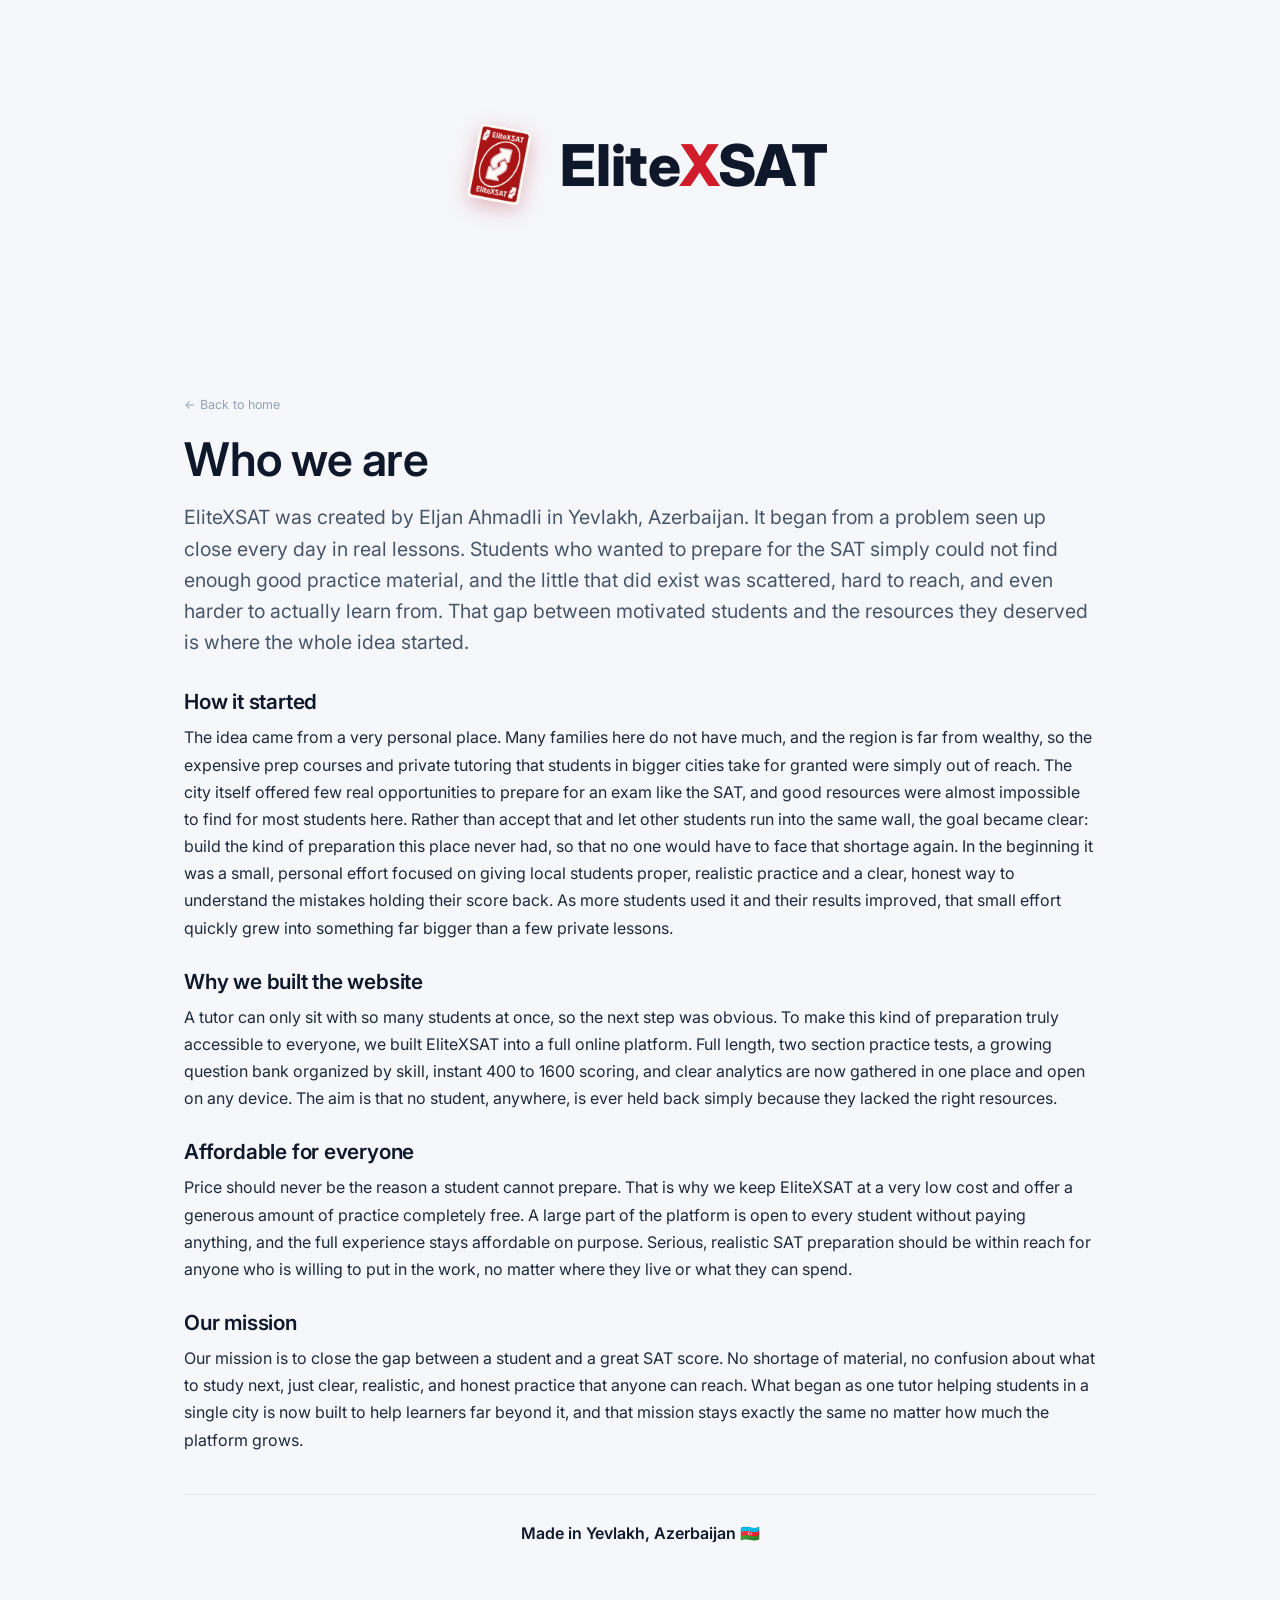
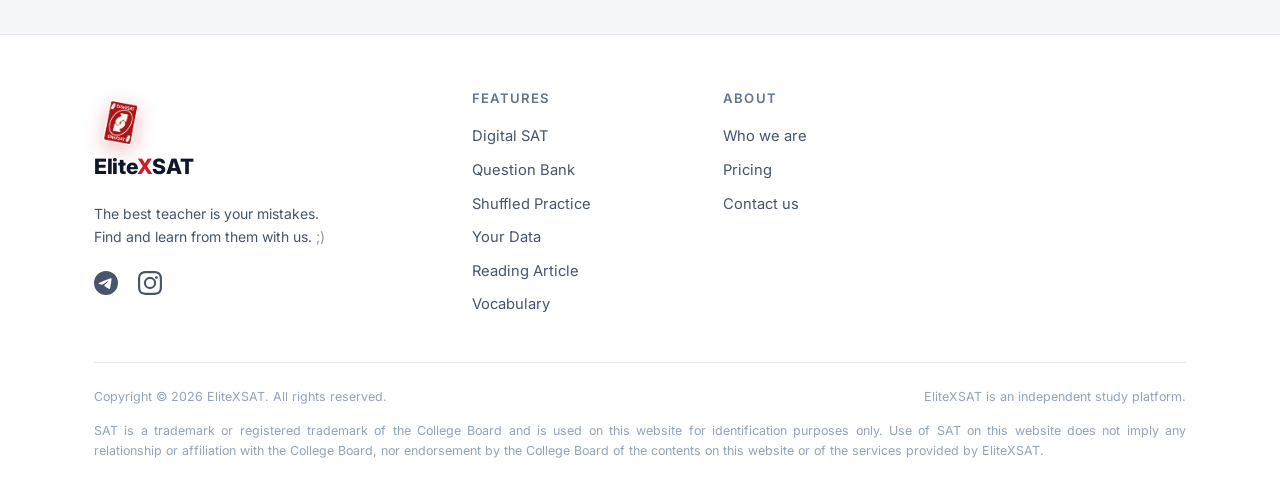
==== about.html @ e2f8e5b9 "Publish: bump cache version, index→landing redirect, email template + misc updates" ====
<!DOCTYPE html>
<html lang="en">
<head>
  <meta charset="UTF-8" />
  <meta name="viewport" content="width=device-width, initial-scale=1.0, viewport-fit=cover" />
  <meta name="theme-color" content="#d11d2b" />
  <meta name="description" content="Who we are — the team and mission behind EliteXSAT." />
  <title>Who we are — EliteXSAT</title>

  <link rel="icon" href="assets/img/logo.png" />

  <link rel="preconnect" href="https://fonts.googleapis.com" />
  <link rel="preconnect" href="https://fonts.gstatic.com" crossorigin />
  <link href="https://fonts.googleapis.com/css2?family=Inter:wght@400;500;600;700&family=Fraunces:opsz,wght@9..144,400;9..144,500;9..144,600&family=Source+Serif+4:wght@400;600&display=swap" rel="stylesheet" />
  <link rel="stylesheet" href="assets/css/styles.css?v=282" />
</head>
<body>
  <!-- ================= HEADER ================= -->
  <header class="brand-header">
    <a class="brand brand-hero" href="index.html">
      <img class="brand-logo" src="assets/img/logo.png" alt="EliteXSAT logo" />
      <span class="brand-name">Elite<b>X</b>SAT</span>
    </a>
  </header>

  <!-- ================= PAGE CONTENT (placeholder — fill in later) ================= -->
  <section class="section">
    <div class="container" style="max-width:960px">
      <a class="tiny faint" href="landing.html" style="display:inline-block;margin-bottom:18px">&larr; Back to home</a>
      <h1 class="h1" style="margin:0 0 16px">Who we are</h1>
      <p class="lead" style="margin:0 0 32px">EliteXSAT was created by Eljan Ahmadli in Yevlakh, Azerbaijan. It began from a problem seen up close every day in real lessons. Students who wanted to prepare for the SAT simply could not find enough good practice material, and the little that did exist was scattered, hard to reach, and even harder to actually learn from. That gap between motivated students and the resources they deserved is where the whole idea started.</p>

      <h3 class="h3" style="margin:0 0 10px">How it started</h3>
      <p style="margin:0 0 28px;color:var(--ink-2);line-height:1.7">The idea came from a very personal place. Many families here do not have much, and the region is far from wealthy, so the expensive prep courses and private tutoring that students in bigger cities take for granted were simply out of reach. The city itself offered few real opportunities to prepare for an exam like the SAT, and good resources were almost impossible to find for most students here. Rather than accept that and let other students run into the same wall, the goal became clear: build the kind of preparation this place never had, so that no one would have to face that shortage again. In the beginning it was a small, personal effort focused on giving local students proper, realistic practice and a clear, honest way to understand the mistakes holding their score back. As more students used it and their results improved, that small effort quickly grew into something far bigger than a few private lessons.</p>

      <h3 class="h3" style="margin:0 0 10px">Why we built the website</h3>
      <p style="margin:0 0 28px;color:var(--ink-2);line-height:1.7">A tutor can only sit with so many students at once, so the next step was obvious. To make this kind of preparation truly accessible to everyone, we built EliteXSAT into a full online platform. Full length, two section practice tests, a growing question bank organized by skill, instant 400 to 1600 scoring, and clear analytics are now gathered in one place and open on any device. The aim is that no student, anywhere, is ever held back simply because they lacked the right resources.</p>

      <h3 class="h3" style="margin:0 0 10px">Affordable for everyone</h3>
      <p style="margin:0 0 28px;color:var(--ink-2);line-height:1.7">Price should never be the reason a student cannot prepare. That is why we keep EliteXSAT at a very low cost and offer a generous amount of practice completely free. A large part of the platform is open to every student without paying anything, and the full experience stays affordable on purpose. Serious, realistic SAT preparation should be within reach for anyone who is willing to put in the work, no matter where they live or what they can spend.</p>

      <h3 class="h3" style="margin:0 0 10px">Our mission</h3>
      <p style="margin:0 0 40px;color:var(--ink-2);line-height:1.7">Our mission is to close the gap between a student and a great SAT score. No shortage of material, no confusion about what to study next, just clear, realistic, and honest practice that anyone can reach. What began as one tutor helping students in a single city is now built to help learners far beyond it, and that mission stays exactly the same no matter how much the platform grows.</p>

      <p class="text-center" style="margin:0;padding-top:26px;border-top:1px solid var(--border);font-weight:600">Made in Yevlakh, Azerbaijan &#127462;&#127487;</p>
    </div>
  </section>

  <!-- ================= FOOTER ================= -->
  <footer class="site-footer">
    <div class="container">
      <div class="footer-grid">
        <div>
          <a class="brand" href="index.html" style="margin-bottom:14px"><img class="brand-logo" src="assets/img/logo.png" alt="EliteXSAT logo" style="height:54px" /> <span class="brand-name">Elite<b>X</b>SAT</span></a>
          <p class="muted small" style="max-width:300px">The best teacher is your mistakes.<br>Find and learn from them with us. <span style="opacity:.6">;)</span></p>
          <div class="social-row">
            <a class="social-ico" href="https://t.me/EliteXSAT" target="_blank" rel="noopener" aria-label="Telegram" title="Telegram"><svg viewBox="0 0 24 24" fill="currentColor" aria-hidden="true"><path d="M11.944 0A12 12 0 0 0 0 12a12 12 0 0 0 12 12 12 12 0 0 0 12-12A12 12 0 0 0 12 0a12 12 0 0 0-.056 0zm4.962 7.224c.1-.002.321.023.465.14a.506.506 0 0 1 .171.325c.016.093.036.306.02.472-.18 1.898-.962 6.502-1.36 8.627-.168.9-.499 1.201-.82 1.23-.696.065-1.225-.46-1.9-.902-1.056-.693-1.653-1.124-2.678-1.8-1.185-.78-.417-1.21.258-1.91.177-.184 3.247-2.977 3.307-3.23.007-.032.014-.15-.056-.212s-.174-.041-.249-.024c-.106.024-1.793 1.14-5.061 3.345-.48.33-.913.49-1.302.48-.428-.008-1.252-.241-1.865-.44-.752-.245-1.349-.374-1.297-.789.027-.216.325-.437.893-.663 3.498-1.524 5.83-2.529 6.998-3.014 3.332-1.386 4.025-1.627 4.476-1.635z"/></svg></a>
            <a class="social-ico" href="https://www.instagram.com/elitex_education" target="_blank" rel="noopener" aria-label="Instagram" title="Instagram"><svg viewBox="0 0 24 24" fill="currentColor" aria-hidden="true"><path d="M12 2.16c3.2 0 3.58.01 4.85.07 1.17.05 1.8.25 2.23.41.56.22.96.48 1.38.9.42.42.68.82.9 1.38.16.42.36 1.06.41 2.23.06 1.27.07 1.65.07 4.85s-.01 3.58-.07 4.85c-.05 1.17-.25 1.8-.41 2.23-.22.56-.48.96-.9 1.38-.42.42-.82.68-1.38.9-.42.16-1.06.36-2.23.41-1.27.06-1.65.07-4.85.07s-3.58-.01-4.85-.07c-1.17-.05-1.8-.25-2.23-.41a3.7 3.7 0 0 1-1.38-.9 3.7 3.7 0 0 1-.9-1.38c-.16-.42-.36-1.06-.41-2.23C2.17 15.58 2.16 15.2 2.16 12s.01-3.58.07-4.85c.05-1.17.25-1.8.41-2.23.22-.56.48-.96.9-1.38.42-.42.82-.68 1.38-.9.42-.16 1.06-.36 2.23-.41C8.42 2.17 8.8 2.16 12 2.16M12 0C8.74 0 8.33.01 7.05.07 5.78.13 4.9.33 4.14.63c-.79.3-1.46.72-2.13 1.38C1.35 2.68.93 3.35.63 4.14.33 4.9.13 5.78.07 7.05.01 8.33 0 8.74 0 12s.01 3.67.07 4.95c.06 1.27.26 2.15.56 2.91.3.79.72 1.46 1.38 2.13.67.66 1.34 1.08 2.13 1.38.76.3 1.64.5 2.91.56C8.33 23.99 8.74 24 12 24s3.67-.01 4.95-.07c1.27-.06 2.15-.26 2.91-.56a5.9 5.9 0 0 0 2.13-1.38 5.9 5.9 0 0 0 1.38-2.13c.3-.76.5-1.64.56-2.91.06-1.28.07-1.69.07-4.95s-.01-3.67-.07-4.95c-.06-1.27-.26-2.15-.56-2.91a5.9 5.9 0 0 0-1.38-2.13A5.9 5.9 0 0 0 19.86.63c-.76-.3-1.64-.5-2.91-.56C15.67.01 15.26 0 12 0m0 5.84A6.16 6.16 0 1 0 18.16 12 6.16 6.16 0 0 0 12 5.84M12 16a4 4 0 1 1 4-4 4 4 0 0 1-4 4m6.4-10.85a1.44 1.44 0 1 0 0 2.88 1.44 1.44 0 0 0 0-2.88"/></svg></a>
          </div>
        </div>
        <div><h4>Features</h4><a href="app.html#/tests">Digital SAT</a><a href="app.html#/bank">Question Bank</a><a href="app.html#/shuffle">Shuffled Practice</a><a href="app.html#/data">Your Data</a><a href="app.html#/reading">Reading Article</a><a href="app.html#/vocab">Vocabulary</a></div>
        <div><h4>About</h4><a href="about.html">Who we are</a><a href="pricing.html">Pricing</a><a href="contact.html">Contact us</a></div>
      </div>
      <div class="row between wrap gap-2" style="margin-top:40px;padding-top:24px;border-top:1px solid var(--border)">
        <span class="tiny faint">Copyright © <span data-year></span> EliteXSAT. All rights reserved.</span>
        <span class="tiny faint">EliteXSAT is an independent study platform.</span>
      </div>
      <p class="tiny faint" style="margin-top:14px;line-height:1.65;text-align:justify">SAT is a trademark or registered trademark of the College Board and is used on this website for identification purposes only. Use of SAT on this website does not imply any relationship or affiliation with the College Board, nor endorsement by the College Board of the contents on this website or of the services provided by EliteXSAT.</p>
    </div>
  </footer>

  <script src="assets/js/config.js?v=282"></script>
  <script src="assets/js/ui.js?v=282"></script>
  <script>
    (function () {
      document.querySelectorAll("[data-icon]").forEach(function (el) {
        el.outerHTML = Apex.icons.get(el.getAttribute("data-icon"));
      });
      var y = document.querySelector("[data-year]"); if (y) y.textContent = new Date().getFullYear();
    })();
  </script>
</body>
</html>
---- assets/css/styles.css ----
/* ==========================================================================
   Apex SAT Prep — Design System
   Clean, academic, trustworthy. Indigo primary + color-coded sections.
   Custom CSS (no build step). Tokens → Base → Layout → Components →
   App shell → Test engine → Animations → Responsive → Reduced motion.
   ========================================================================== */

/* ---------- Design Tokens ---------- */
:root {
  /* Brand (EliteXSAT crimson — matched to the logo) */
  --brand-50:  #fff1f2;
  --brand-100: #ffe1e3;
  --brand-200: #fec7cb;
  --brand-300: #fb9aa2;
  --brand-400: #f56673;
  --brand-500: #e83d4b;
  --brand-600: #d11d2b;
  --brand-700: #b0121f;
  --brand-800: #8f131d;
  --brand-900: #76151c;

  /* Neutrals (slate) */
  --ink:        #0f172a;
  --ink-2:      #1e293b;
  --muted:      #475569;
  --muted-2:    #64748b;
  --faint:      #94a3b8;
  --bg:         #f6f7fb;
  --surface:    #ffffff;
  --surface-2:  #f1f5f9;
  --surface-3:  #e9edf5;
  --border:     #e6e8f0;
  --border-2:   #d4d9e6;

  /* Section colors */
  --rw:     #7c3aed;   /* Reading & Writing — violet */
  --rw-bg:  #f5f3ff;
  --math:   #0891b2;   /* Math — cyan */
  --math-bg:#ecfeff;

  /* Semantic */
  --ok:     #059669;
  --ok-bg:  #ecfdf5;
  --ok-bd:  #a7f3d0;
  --bad:    #e11d48;
  --bad-bg: #fff1f2;
  --bad-bd: #fecdd3;
  --warn:   #d97706;
  --warn-bg:#fffbeb;
  --pick:   #3b5bdb;   /* answer-choice "selected" blue (replaces the red) */
  --pick-bg:#eef2ff;

  /* Effects */
  --ring: 0 0 0 4px rgba(209, 29, 43, .26);
  --shadow-xs: 0 1px 2px rgba(15, 23, 42, .06);
  --shadow-sm: 0 1px 3px rgba(15, 23, 42, .08), 0 1px 2px rgba(15, 23, 42, .04);
  --shadow-md: 0 6px 16px -4px rgba(15, 23, 42, .12), 0 2px 6px -2px rgba(15, 23, 42, .07);
  --shadow-lg: 0 18px 40px -12px rgba(15, 23, 42, .18), 0 6px 14px -8px rgba(15, 23, 42, .10);
  --shadow-brand: 0 12px 28px -8px rgba(209, 29, 43, .42);

  /* Radii */
  --r-xs: 7px;
  --r-sm: 7px;
  --r:    10px;
  --r-lg: 12px;
  --r-xl: 16px;
  --pill: 10px;
  --circle: 999px;   /* truly circular elements (spinner, dots) opt into this */

  /* Layout */
  --container: 1140px;
  --header-h: 102px;

  /* Type */
  --font-display: "Fraunces", Georgia, "Times New Roman", serif;
  --font-ui: "Inter", system-ui, -apple-system, Segoe UI, Roboto, sans-serif;
  --font-read: "Source Serif 4", Georgia, "Times New Roman", serif;

  /* Motion — One UI-inspired: fluid, soft landing, gentle overshoot */
  --ease: cubic-bezier(.4, .8, .2, 1);
  --ease-out: cubic-bezier(.16, 1, .3, 1);
  --ease-spring: cubic-bezier(.34, 1.46, .5, 1);   /* soft overshoot for entrances */
  --ease-smooth: cubic-bezier(.33, 1, .68, 1);
  --t-fast: 170ms;
  --t: 280ms;
  --t-slow: 480ms;
}

/* ---------- Reset / Base ---------- */
*, *::before, *::after { box-sizing: border-box; }
* { margin: 0; }
html { -webkit-text-size-adjust: 100%; scroll-behavior: smooth; }

body {
  font-family: var(--font-ui);
  font-size: 16px;
  line-height: 1.6;
  color: var(--ink);
  background: var(--bg);
  -webkit-font-smoothing: antialiased;
  text-rendering: optimizeLegibility;
  min-height: 100vh;
  overflow-x: hidden;
}

h1, h2, h3, h4 { line-height: 1.15; font-weight: 600; color: var(--ink); letter-spacing: -.01em; }
a { color: inherit; text-decoration: none; }
img, svg { display: block; max-width: 100%; }
button, input, select, textarea { font: inherit; color: inherit; }
button { cursor: pointer; background: none; border: none; }
ul { list-style: none; padding: 0; }
:focus-visible { outline: none; box-shadow: var(--ring); border-radius: var(--r-xs); }

/* ---------- Layout helpers ---------- */
.container { width: 100%; max-width: var(--container); margin-inline: auto; padding-inline: 24px; }
.container-wide { max-width: 1320px; }
.section { padding-block: 88px; }
.stack { display: flex; flex-direction: column; }
.row { display: flex; align-items: center; }
.between { justify-content: space-between; }
.center { justify-content: center; align-items: center; }
.wrap { flex-wrap: wrap; }
.gap-1 { gap: 6px; } .gap-2 { gap: 10px; } .gap-3 { gap: 16px; }
.gap-4 { gap: 24px; } .gap-5 { gap: 36px; } .gap-6 { gap: 52px; }
.grow { flex: 1; } .shrink-0 { flex-shrink: 0; }
.hidden { display: none !important; }
.text-center { text-align: center; }
.muted { color: var(--muted); }
.faint { color: var(--faint); }
.mono { font-variant-numeric: tabular-nums; font-feature-settings: "tnum"; }

/* ---------- Typography scale ---------- */
.display {
  font-family: var(--font-display);
  font-weight: 500;
  font-optical-sizing: auto;
  letter-spacing: -.02em;
  line-height: 1.05;
  font-size: clamp(2.5rem, 1.6rem + 4.2vw, 4.4rem);
}
.h1 { font-size: clamp(1.9rem, 1.4rem + 2.2vw, 2.9rem); }
.h2 { font-family: var(--font-display); font-weight: 500; font-size: clamp(1.6rem, 1.2rem + 1.6vw, 2.3rem); letter-spacing: -.015em; }
.h3 { font-size: 1.3rem; }
.lead { font-size: clamp(1.05rem, 1rem + .4vw, 1.22rem); color: var(--muted); line-height: 1.6; }
.eyebrow {
  font-size: .8rem; font-weight: 600; letter-spacing: .12em; text-transform: uppercase;
  color: var(--brand-600);
}
.small { font-size: .875rem; }
.tiny { font-size: .78rem; }

/* ---------- Buttons ---------- */
.btn {
  --btn-bg: var(--surface);
  --btn-fg: var(--ink);
  display: inline-flex; align-items: center; justify-content: center; gap: 9px;
  padding: 11px 20px; border-radius: var(--pill);
  font-weight: 600; font-size: .95rem; white-space: nowrap;
  background: var(--btn-bg); color: var(--btn-fg);
  border: 1px solid var(--border);
  transition: background var(--t-fast) var(--ease), color var(--t-fast),
              border-color var(--t-fast), box-shadow var(--t) var(--ease),
              transform var(--t-fast) var(--ease);
  user-select: none;
}
.btn:hover { box-shadow: var(--shadow-md); }
.btn:active { transform: translateY(1px); }
.btn svg { width: 18px; height: 18px; }
.btn-lg { padding: 14px 28px; font-size: 1.02rem; }
.btn-sm { padding: 8px 14px; font-size: .85rem; }
.btn-block { display: flex; width: 100%; }

.btn-primary {
  --btn-bg: var(--brand-600); --btn-fg: #fff; border-color: transparent;
  box-shadow: var(--shadow-sm);
}
.btn-primary:hover { --btn-bg: var(--brand-700); box-shadow: var(--shadow-brand); }
.btn-dark { --btn-bg: var(--ink); --btn-fg: #fff; border-color: transparent; }
.btn-dark:hover { --btn-bg: #000; }
.btn-ghost { --btn-bg: transparent; border-color: transparent; }
.btn-ghost:hover { --btn-bg: var(--surface-2); box-shadow: none; }
.btn-outline { --btn-bg: transparent; border-color: var(--border-2); }
.btn-outline:hover { --btn-bg: var(--surface); border-color: var(--brand-300); }
.btn-success { --btn-bg: var(--ok); --btn-fg: #fff; border-color: transparent; box-shadow: var(--shadow-sm); }
.btn-success:hover { --btn-bg: #047857; box-shadow: var(--shadow-md); }
.btn-danger { --btn-bg: var(--bad); --btn-fg: #fff; border-color: transparent; }
.btn[disabled] { opacity: .55; pointer-events: none; }

/* Footer social icons (landing page) — plain logos, NO box/bubble; colour-only hover, no movement */
.social-row { display: flex; align-items: center; gap: 20px; margin-top: 18px; }
.social-ico { display: inline-flex; color: var(--ink-2); transition: color var(--t-fast); }
.social-ico:hover, .social-ico:active { color: var(--brand-600); }
.social-ico svg { width: 24px; height: 24px; }

/* Landing header — just the centered brand + slogan (top nav bar removed) */
.brand-header { display: flex; flex-direction: column; align-items: center; text-align: center; gap: 20px; padding: clamp(64px, 13vh, 130px) 20px clamp(56px, 10vh, 96px); }
.brand-hero .brand-logo { height: clamp(74px, 11vw, 96px); }
.brand-hero .brand-name { font-size: clamp(2.6rem, 6.2vw, 3.6rem); }
.brand-slogan { max-width: 620px; margin: 0; color: var(--ink-2); font-size: clamp(1.1rem, 2.4vw, 1.35rem); line-height: 1.5; }
.brand-slogan b { color: var(--ink); font-weight: 600; }
.brand-slogan .wink { opacity: .55; }
.brand-cta { margin-top: 10px; }

/* Feature card bullet list — 4 points per card */
.feat-list { list-style: none; margin: 14px 0 0; padding: 0; display: grid; gap: 9px; }
.feat-list li { position: relative; padding-left: 20px; color: var(--ink-2); font-size: .96rem; line-height: 1.45; }
.feat-list li::before { content: ""; position: absolute; left: 4px; top: .55em; width: 6px; height: 6px; border-radius: 50%; background: var(--brand-600); }
/* icon + title side by side (title beside the logo) */
.feat-head { display: flex; align-items: center; gap: 14px; margin-bottom: 4px; }
.feat-head .feature-icon { margin: 0; flex: 0 0 auto; }
.feat-head .h3 { margin: 0; }

/* ---------- Cards & surfaces ---------- */
.card {
  background: var(--surface); border: 1px solid var(--border);
  border-radius: var(--r-lg); box-shadow: var(--shadow-sm);
}
.card-pad { padding: 26px; }
.card-hover {
  transition: transform var(--t) var(--ease), box-shadow var(--t) var(--ease),
              border-color var(--t);
  cursor: pointer;
}
.card-hover:hover { transform: translateY(-4px); box-shadow: var(--shadow-lg); border-color: var(--brand-200); }

.panel { background: var(--surface); border: 1px solid var(--border); border-radius: var(--r-lg); }

/* ---------- Badges / chips ---------- */
.badge {
  display: inline-flex; align-items: center; gap: 6px;
  padding: 4px 11px; border-radius: var(--pill);
  font-size: .76rem; font-weight: 600; letter-spacing: .01em;
  background: var(--surface-2); color: var(--muted); border: 1px solid var(--border);
}
.badge svg { width: 13px; height: 13px; }
/* Digital exams catalog cards: no icon, larger Version / region badges */
.dex-badges .badge { font-size: .9rem; padding: 6px 14px; }
.dex-badges .badge svg { width: 15px; height: 15px; }
.badge-rw   { background: var(--rw-bg); color: var(--rw); border-color: #e2d8fb; }
.badge-math { background: var(--math-bg); color: var(--math); border-color: #c4ecf3; }
.badge-ok   { background: var(--ok-bg); color: var(--ok); border-color: var(--ok-bd); }
.badge-bad  { background: var(--bad-bg); color: var(--bad); border-color: var(--bad-bd); }
.badge-brand{ background: var(--brand-50); color: var(--brand-700); border-color: var(--brand-200); }
.badge-warn { background: var(--warn-bg); color: var(--warn); border-color: #fde68a; }
.dot { width: 8px; height: 8px; border-radius: 50%; flex-shrink: 0; }

/* ---------- Forms ---------- */
.field { display: flex; flex-direction: column; gap: 7px; }
.label { font-size: .85rem; font-weight: 600; color: var(--ink-2); }
.input {
  width: 100%; padding: 12px 14px; border-radius: var(--r-sm);
  border: 1px solid var(--border-2); background: var(--surface);
  transition: border-color var(--t-fast), box-shadow var(--t-fast);
  font-size: .98rem;
}
.input::placeholder { color: var(--faint); }
.input:focus { outline: none; border-color: var(--brand-400); box-shadow: var(--ring); }
.input[aria-invalid="true"] { border-color: var(--bad); }
.hint { font-size: .8rem; color: var(--muted-2); }
.field-error { font-size: .8rem; color: var(--bad); font-weight: 500; }

/* ---------- Header / floating nav (≈80% width, rounded glass) ---------- */
.site-header {
  position: sticky; top: 14px; z-index: 50;
  margin-top: 14px; padding-inline: 16px;
  animation: navDrop .8s var(--ease-spring) both;
}
.nav-shell {
  width: min(80%, 1340px); margin-inline: auto;
  min-height: 74px; display: flex; align-items: center; gap: 18px;
  padding: 10px 14px 10px 22px; border-radius: 18px;
  background: rgba(255, 255, 255, .72);
  backdrop-filter: blur(20px) saturate(180%);
  -webkit-backdrop-filter: blur(20px) saturate(180%);
  border: 1px solid rgba(255, 255, 255, .85);
  box-shadow: 0 16px 48px -18px rgba(15, 23, 42, .30), 0 4px 14px -8px rgba(15, 23, 42, .12);
}
.brand { display: inline-flex; align-items: center; gap: 12px; font-weight: 800; letter-spacing: -.02em; flex-shrink: 0; }
.brand-logo {
  height: 48px; width: auto; display: block;
  filter: drop-shadow(0 6px 10px rgba(176, 18, 31, .28));
  transition: transform var(--t) var(--ease-spring);
}
.brand:hover .brand-logo { transform: rotate(-5deg) scale(1.07); }
.brand-name { font-size: 1.32rem; color: var(--ink); }
.brand-name b { color: var(--brand-600); font-weight: 800; }
.nav-links { display: flex; align-items: center; gap: 4px; margin-inline: auto; }
.nav-link {
  padding: 9px 16px; border-radius: var(--pill); font-weight: 500; font-size: .96rem; color: var(--muted);
  transition: color var(--t-fast), background var(--t) var(--ease);
}
.nav-link:hover { color: var(--ink); background: var(--surface-2); }
.nav-link.active { color: var(--brand-700); background: var(--brand-50); }
.nav-actions { display: flex; align-items: center; gap: 10px; flex-shrink: 0; }
.icon-btn {
  width: 46px; height: 46px; border-radius: 50%; display: grid; place-items: center; flex-shrink: 0;
  border: 1px solid var(--border-2); color: var(--ink-2); background: var(--surface);
  transition: transform var(--t) var(--ease-spring), border-color var(--t-fast), color var(--t-fast), box-shadow var(--t);
}
.icon-btn:hover { border-color: var(--brand-300); color: var(--brand-600); transform: translateY(-2px); box-shadow: var(--shadow-md); }
.icon-btn svg { width: 21px; height: 21px; }
.menu-btn { margin-left: auto; }

/* ---------- Footer ---------- */
.site-footer { border-top: 1px solid var(--border); background: var(--surface); padding-block: 56px 36px; }
.footer-grid { display: grid; grid-template-columns: 1.6fr repeat(3, 1fr); gap: 40px; }
.footer-grid h4 { font-size: .82rem; text-transform: uppercase; letter-spacing: .08em; color: var(--muted-2); margin-bottom: 14px; }
.footer-grid a { display: block; padding: 5px 0; color: var(--muted); font-size: .92rem; transition: color var(--t-fast); }
.footer-grid a:hover { color: var(--brand-600); }

/* ---------- Avatar ---------- */
.avatar {
  width: 38px; height: 38px; border-radius: 11px; flex-shrink: 0;
  background: linear-gradient(135deg, var(--brand-400), var(--brand-700));
  color: #fff; display: grid; place-items: center; font-weight: 600; font-size: .9rem;
}
.avatar-lg { width: 64px; height: 64px; font-size: 1.4rem; }

/* ---------- Progress ---------- */
.bar { height: 8px; border-radius: var(--pill); background: var(--surface-3); overflow: hidden; }
.bar > span { display: block; height: 100%; border-radius: var(--pill); background: var(--brand-500);
  transition: width var(--t-slow) var(--ease-out); }
.bar.rw > span { background: var(--rw); }
.bar.math > span { background: var(--math); }
.bar.ok > span { background: var(--ok); }

/* ---------- Toast ---------- */
.toast-wrap { position: fixed; bottom: 22px; left: 50%; transform: translateX(-50%); z-index: 200;
  display: flex; flex-direction: column; gap: 10px; align-items: center; pointer-events: none; }
.toast {
  pointer-events: auto;
  display: flex; align-items: center; gap: 11px; padding: 12px 18px;
  background: var(--ink); color: #fff; border-radius: var(--pill);
  box-shadow: var(--shadow-lg); font-size: .92rem; font-weight: 500;
  animation: toastIn var(--t) var(--ease-out);
}
.toast svg { width: 18px; height: 18px; flex-shrink: 0; }
.toast.ok svg { color: #6ee7b7; }
.toast.bad svg { color: #fda4af; }

/* ---------- Modal ---------- */
.modal-backdrop {
  position: fixed; inset: 0; z-index: 100; background: rgba(15, 23, 42, .5);
  backdrop-filter: blur(3px); display: grid; place-items: center; padding: 24px;
  animation: fadeIn var(--t) var(--ease);
}
.modal {
  background: var(--surface); border-radius: var(--r-xl); box-shadow: var(--shadow-lg);
  width: 100%; max-width: 440px; padding: 30px; animation: modalIn var(--t) var(--ease-out);
}

/* Full-question review popup (opened from the answer-key tiles) — ~80% of the screen */
.modal.modal-review { width: 80vw; height: 80vh; max-width: 1400px; padding: 20px 24px; display: flex; flex-direction: column; }
.modal-review .modal-body { flex: 1 1 auto; overflow-y: auto; padding-right: 8px; min-height: 0; }
.rv-meta { display: flex; align-items: center; gap: 8px 14px; flex-wrap: wrap; font-size: .82rem; color: var(--muted-2); padding-bottom: 12px; margin-bottom: 16px; border-bottom: 1px solid var(--border); }
.rv-meta .rv-state { font-weight: 700; }
.rv-passage { background: var(--surface-2); border: 1px solid var(--border); border-radius: 12px; padding: 16px 18px; margin-bottom: 18px; line-height: 1.6; max-height: 42vh; overflow-y: auto; }
.rv-prompt { font-size: 1.05rem; line-height: 1.6; margin-bottom: 20px; }
.rv-prompt svg, .rv-prompt img, .rv-prompt table { max-width: 100%; height: auto; }
.rv-opts { display: flex; flex-direction: column; gap: 10px; margin-bottom: 22px; }
.rv-opt { display: flex; align-items: center; gap: 12px; padding: 11px 14px; border: 1.5px solid var(--border); border-radius: 12px; background: var(--surface); }
.rv-opt .rv-badge { flex: none; width: 30px; height: 30px; border-radius: 50%; display: grid; place-items: center; font-weight: 700; font-size: .95rem; background: var(--surface-2); color: var(--muted-2); border: 1px solid var(--border); }
.rv-opt .rv-badge svg { width: 17px; height: 17px; }
.rv-opt .rv-opt-txt { flex: 1; min-width: 0; line-height: 1.5; }
.rv-opt .rv-lab { font-size: .68rem; text-transform: uppercase; letter-spacing: .05em; color: var(--muted-2); margin-bottom: 2px; }
.rv-opt .rv-grid-ans { font-size: 1.1rem; font-weight: 700; }
.rv-opt .rv-tag { flex: none; font-size: .68rem; font-weight: 700; text-transform: uppercase; letter-spacing: .04em; padding: 3px 9px; border-radius: 999px; }
.rv-opt.ok { border-color: var(--ok); background: var(--ok-bg); }
.rv-opt.ok .rv-badge { background: var(--ok); color: #fff; border-color: var(--ok); }
.rv-opt.ok .rv-tag { background: var(--ok); color: #fff; }
.rv-opt.bad { border-color: var(--bad); background: var(--bad-bg); }
.rv-opt.bad .rv-badge { background: var(--bad); color: #fff; border-color: var(--bad); }
.rv-opt.bad .rv-tag { background: var(--bad); color: #fff; }
.rv-explain { border-top: 1px solid var(--border); padding-top: 16px; line-height: 1.6; }
.rv-explain h4 { margin: 0 0 8px; font-size: 1.02rem; }
.rv-exp-summary { margin-bottom: 6px; }
.rv-why { margin-top: 14px; display: flex; flex-direction: column; gap: 8px; }
.rv-why-title { font-size: .72rem; text-transform: uppercase; letter-spacing: .06em; font-weight: 700; color: var(--muted-2); }
.rv-why-row { display: flex; gap: 10px; align-items: flex-start; padding: 9px 12px; border: 1px solid var(--border); border-radius: 10px; background: var(--surface-2); }
.rv-why-row.ok { border-color: var(--ok); background: var(--ok-bg); }
.rv-why-badge { flex: none; display: inline-flex; align-items: center; gap: 3px; font-weight: 800; font-size: .82rem; min-width: 30px; }
.rv-why-badge svg { width: 15px; height: 15px; }
.rv-why-row.ok .rv-why-badge { color: var(--ok); }
.rv-why-row.bad .rv-why-badge { color: var(--bad); }
.rv-why-txt { line-height: 1.5; font-size: .92rem; }
@media (max-width: 720px) { .modal.modal-review { width: 94vw; height: 88vh; padding: 16px; } .rv-passage { max-height: 34vh; } }

/* ---------- App shell ---------- */
.app-main { min-height: calc(100vh - var(--header-h)); padding-block: 40px 80px; }
.page-head { margin-bottom: 28px; }
/* Reading library header — text left, band filter right (slim two-column, like the reader) */
.lib-head { display: flex; justify-content: space-between; align-items: center; gap: 22px 28px; flex-wrap: wrap; }
.lib-head-text { flex: 1 1 360px; min-width: 0; }
.lib-head-text .lead { margin-bottom: 0; }
.lib-head-filter { flex-shrink: 0; }
@media (max-width: 760px) { .lib-head { align-items: stretch; } .lib-head-filter { width: 100%; } }
.grid { display: grid; gap: 22px; }
.grid > * { min-width: 0; }
.grid-3 { grid-template-columns: repeat(3, minmax(0, 1fr)); }
.grid-4 { grid-template-columns: repeat(4, minmax(0, 1fr)); }
@media (max-width: 1100px) { .grid-4 { grid-template-columns: repeat(3, minmax(0, 1fr)); } }
@media (max-width: 820px)  { .grid-4 { grid-template-columns: repeat(2, minmax(0, 1fr)); } }
@media (max-width: 520px)  { .grid-4 { grid-template-columns: minmax(0, 1fr); } }
.grid-5 { grid-template-columns: repeat(5, minmax(0, 1fr)); }
@media (max-width: 1500px) { .grid-5 { grid-template-columns: repeat(4, minmax(0, 1fr)); } }
@media (max-width: 1100px) { .grid-5 { grid-template-columns: repeat(3, minmax(0, 1fr)); } }
@media (max-width: 820px)  { .grid-5 { grid-template-columns: repeat(2, minmax(0, 1fr)); } }
@media (max-width: 520px)  { .grid-5 { grid-template-columns: minmax(0, 1fr); } }
.grid-2 { grid-template-columns: repeat(2, minmax(0, 1fr)); }
.grid-stats { grid-template-columns: repeat(5, minmax(0, 1fr)); }
@media (max-width: 1240px) { .grid-stats { grid-template-columns: repeat(3, minmax(0, 1fr)); } }
.sidebar-layout { display: grid; grid-template-columns: minmax(0, 1fr) 250px; gap: 32px; align-items: start; }
.sidebar-layout > * { min-width: 0; }

.stat-card { padding: 22px; }
.stat-card .label { font-size: .82rem; color: var(--muted-2); font-weight: 500; }
.stat-card .value { font-family: var(--font-display); font-size: 2.1rem; font-weight: 500; line-height: 1; margin-top: 8px; }
.stat-card .value small { font-size: 1rem; color: var(--faint); font-family: var(--font-ui); }
.sc-two { display: flex; gap: 24px; margin-top: 8px; }
.stat-card .sc-two .value { font-size: 1.7rem; margin-top: 0; }
.sc-two .sc-avg { color: var(--muted-2); }

/* Question Bank data view — donut charts (Total centred, Verbal/Math ring + legend) */
.qb-donuts { margin-bottom: 24px; grid-template-columns: repeat(4, minmax(0, 1fr)); }
@media (max-width: 940px) { .qb-donuts { grid-template-columns: repeat(2, minmax(0, 1fr)); } }
@media (max-width: 560px) { .qb-donuts { grid-template-columns: minmax(0, 1fr); } }
.qb-dcard { display: flex; flex-direction: column; }
.qb-donut-wrap { display: flex; justify-content: center; padding: 16px 0 8px; }
.qb-donut { width: 148px; height: 148px; max-width: 100%; }
.qb-donut-main { fill: var(--ink); font-family: var(--font-display); font-weight: 600; font-size: 21px; }
.qb-donut-sub { fill: var(--muted); font-size: 9.5px; font-weight: 600; letter-spacing: .05em; text-transform: uppercase; }
.qb-dlegend { display: flex; flex-direction: column; gap: 8px; margin-top: auto; padding-top: 4px; }
.qb-dleg { display: flex; align-items: center; gap: 9px; }
.qb-dot { width: 9px; height: 9px; border-radius: 50%; flex-shrink: 0; }
.qb-dleg-k { font-size: .84rem; color: var(--muted-2); font-weight: 500; }
.qb-dleg-v { margin-left: auto; font-weight: 700; font-variant-numeric: tabular-nums; color: var(--ink); font-size: .9rem; }
.qb-marked-note { margin-bottom: 26px; color: var(--muted); font-size: .88rem; display: flex; align-items: center; gap: 7px; }
.qb-marked-note strong { color: var(--ink); font-variant-numeric: tabular-nums; }
.qb-marked-note svg { color: #7c5cff; }

/* score ring */
.ring { --p: 0; --size: 132px; --bw: 11px; width: var(--size); height: var(--size); position: relative; flex-shrink: 0; }
.ring svg { width: 100%; height: 100%; transform: rotate(-90deg); }
.ring .track { fill: none; stroke: var(--surface-3); stroke-width: var(--bw); }
.ring .fill { fill: none; stroke: var(--brand-500); stroke-width: var(--bw); stroke-linecap: round;
  transition: stroke-dashoffset 1s var(--ease-out); }
.ring .label { position: absolute; inset: 0; display: grid; place-items: center; text-align: center; }
.ring .label b { font-family: var(--font-display); font-size: 1.9rem; font-weight: 500; line-height: 1; }
.ring .label span { font-size: .72rem; color: var(--muted-2); }

/* ---------- Test catalog cards ---------- */
.test-card { padding: 24px; display: flex; flex-direction: column; gap: 16px; height: 100%; }
.test-card .tc-top { display: flex; align-items: flex-start; justify-content: space-between; gap: 12px; }
.test-card h3 { font-size: 1.18rem; }
.test-card .tc-meta { display: flex; gap: 16px; flex-wrap: wrap; color: var(--muted-2); font-size: .85rem; }
.test-card .tc-meta span { display: inline-flex; align-items: center; gap: 6px; }
.test-card .tc-meta svg { width: 15px; height: 15px; }
/* Score chips for Recent-activity cards — R&W + Math + Total (sum) */
.score-chips { display: flex; gap: 8px; }
.score-chip { flex: 1; min-width: 0; text-align: center; padding: 8px 4px; border-radius: 10px; background: var(--surface-2); border: 1px solid var(--border); }
.score-chip-total { background: var(--brand-50); border-color: var(--brand-200); }
.score-chip .sc-num { font-size: 1.25rem; font-weight: 800; line-height: 1; color: var(--ink); font-variant-numeric: tabular-nums; }
.score-chip-total .sc-num { color: var(--brand-600); }
.score-chip .sc-lab { margin-top: 3px; font-size: .64rem; font-weight: 600; text-transform: uppercase; letter-spacing: .05em; color: var(--muted); }

/* ======================================================================
   TEST ENGINE
   ====================================================================== */
.engine { position: fixed; inset: 0; z-index: 80; background: var(--surface); display: flex; flex-direction: column; }
.engine-top {
  height: 60px; flex-shrink: 0; border-bottom: 2px dashed var(--border-2);
  display: flex; align-items: center; justify-content: space-between; padding-inline: 22px; gap: 16px;
}
.engine-top .et-title { font-weight: 600; font-size: .98rem; }
.engine-top .et-title small { display: block; color: var(--muted-2); font-weight: 500; font-size: .76rem; }
.timer {
  display: inline-flex; align-items: center; gap: 8px; padding: 7px 16px; border-radius: var(--pill);
  background: var(--surface-2); font-variant-numeric: tabular-nums; font-weight: 700; font-size: 1.05rem;
  border: 1px solid var(--border); transition: background var(--t), color var(--t);
}
.timer svg { width: 17px; height: 17px; }
.timer.warn { background: var(--warn-bg); color: var(--warn); border-color: #fde68a; animation: pulse 1.6s var(--ease) infinite; }

.engine-body { flex: 1; overflow: hidden; display: grid; grid-template-columns: 1fr 1fr; }
.engine-body.single { grid-template-columns: 1fr; max-width: 820px; margin-inline: auto; width: 100%; }
.pane { overflow-y: auto; padding: 34px 40px 60px; }
.pane-left { border-right: 1px solid var(--border); }
.passage { font-family: var(--font-read); font-size: 1.06rem; line-height: 1.75; color: var(--ink-2); overflow-wrap: break-word; }
.passage p { margin-bottom: 16px; }
/* "Student notes" bullet lists inside questions — the global `ul{list-style:none}` reset
   strips the markers, making the notes blend together; restore bullets + spacing here. */
.passage ul, .q-prompt ul, .qr-result ul { list-style: disc; padding-left: 1.4em; margin: 6px 0 14px; }
.passage ul li, .q-prompt ul li, .qr-result ul li { margin-bottom: 9px; padding-left: 3px; line-height: 1.55; }
.passage ul li::marker, .q-prompt ul li::marker, .qr-result ul li::marker { color: var(--brand-600); }
.passage .figure { margin: 18px 0; padding: 18px; background: var(--surface-2); border-radius: var(--r); border: 1px solid var(--border); }

.q-head { display: flex; align-items: center; gap: 12px; margin-bottom: 18px; }
.q-num { width: 30px; height: 30px; border-radius: 8px; background: var(--ink); color: #fff; display: grid; place-items: center; font-weight: 700; font-size: .9rem; flex-shrink: 0; }
.q-flag { margin-left: auto; display: inline-flex; align-items: center; gap: 7px; padding: 6px 12px; border-radius: var(--pill); font-size: .82rem; font-weight: 600; color: var(--muted); border: 1px solid var(--border); transition: all var(--t-fast); }
.q-flag:hover { background: var(--surface-2); }
.q-flag.on { color: var(--warn); background: var(--warn-bg); border-color: #fde68a; }
.q-flag svg { width: 15px; height: 15px; }
.q-prompt { font-size: 1.12rem; font-weight: 500; line-height: 1.55; margin-bottom: 22px; color: var(--ink); }
.q-prompt.read { font-family: var(--font-read); font-weight: 400; }

/* answer choices */
.choices { display: flex; flex-direction: column; gap: 12px; }
.choice {
  display: flex; align-items: flex-start; gap: 14px; padding: 15px 17px;
  border: 1.5px solid var(--border-2); border-radius: var(--r); background: var(--surface);
  text-align: left; width: 100%;
  transition: border-color var(--t-fast), background var(--t-fast), box-shadow var(--t-fast);
}
.choice:hover { border-color: var(--warn); background: var(--warn-bg); }
.choice .ch-key {
  width: 28px; height: 28px; flex-shrink: 0; border-radius: 7px; border: 1.5px solid var(--border-2);
  display: grid; place-items: center; font-weight: 700; font-size: .88rem; color: var(--muted);
  transition: all var(--t-fast);
}
.choice .ch-text { padding-top: 2px; line-height: 1.45; }
.choice.selected { border-color: var(--pick); background: var(--pick-bg); box-shadow: 0 0 0 1px var(--pick) inset; }
.choice.selected .ch-key { background: var(--pick); color: #fff; border-color: var(--pick); }
.choice.eliminated { opacity: .42; }
.choice.eliminated .ch-text { text-decoration: line-through; }
/* review states */
.choice.correct { border-color: var(--ok); background: var(--ok-bg); }
.choice.correct .ch-key { background: var(--ok); color: #fff; border-color: var(--ok); }
.choice.wrong { border-color: var(--bad); background: var(--bad-bg); }
.choice.wrong .ch-key { background: var(--bad); color: #fff; border-color: var(--bad); }
/* graded picks keep their tint on hover (don't flash orange); once solved the whole set locks */
.choice.correct:hover { border-color: var(--ok); background: var(--ok-bg); }
.choice.wrong:hover { border-color: var(--bad); background: var(--bad-bg); }
.choice.locked, .choice:disabled { cursor: default; }
.choice.locked:not(.correct):not(.wrong) { opacity: .5; }
.choice.locked:not(.correct):not(.wrong):hover { border-color: var(--border-2); background: var(--surface); }

/* grid-in (student produced response) */
.grid-in { max-width: 168px; }
.grid-in .input { font-size: 1.15rem; font-weight: 600; text-align: center; font-variant-numeric: tabular-nums; letter-spacing: .04em; padding: 9px 12px; }
.grid-in-note { margin-top: 10px; font-size: .82rem; color: var(--muted-2); }

/* Desmos calculator (Math section) — a resizable split panel. Opening it docks a big
   Desmos calculator on the LEFT (.calc-pane) and slides the question to the RIGHT; the
   .calc-split divider in the middle resizes both. The pane is a flow child of
   .engine-stage with a solid bg + z-index 6, so it sits cleanly over the watermark. */
.engine-stage.calc-open { flex-direction: row; }
.engine-stage.calc-open > .qr-stage-inner { min-width: 0; }
.engine-stage.calc-open .qr-wm-logo { display: none; }   /* hide the half-covered centre logo while split */
.calc-pane { flex: 0 0 var(--calc-w, 50%); min-width: 320px; display: flex; flex-direction: column;
  background: var(--surface); position: relative; z-index: 6; }
.calc-head { display: flex; align-items: center; justify-content: space-between; gap: 8px; padding: 8px 8px 8px 14px;
  background: var(--surface-2); border-bottom: 1px solid var(--border); user-select: none; }
.calc-title { display: inline-flex; align-items: center; gap: 7px; font-weight: 600; font-size: .92rem; color: var(--ink); }
.calc-title svg { width: 17px; height: 17px; color: var(--brand-600); }
.calc-close { display: inline-grid; place-items: center; width: 30px; height: 30px; border: none; background: none; border-radius: 7px; cursor: pointer; color: var(--muted-2); }
.calc-close:hover { background: var(--surface); color: var(--ink); }
.calc-close svg { width: 17px; height: 17px; }
.calc-body { flex: 1; min-height: 0; }
.calc-offline { padding: 26px 20px; text-align: center; color: var(--muted-2); font-size: .9rem; line-height: 1.6; }
/* draggable divider between the calculator and the question */
.calc-split { flex: 0 0 8px; align-self: stretch; position: relative; background: var(--border); cursor: col-resize; z-index: 6; }
.calc-split::before { content: ""; position: absolute; top: 50%; left: 50%; transform: translate(-50%, -50%);
  width: 3px; height: 44px; border-radius: 3px; background: var(--muted-2); opacity: .5; }
.calc-split::after { content: ""; position: absolute; top: 0; bottom: 0; left: -5px; right: -5px; cursor: col-resize; }
.calc-split:hover, .calc-dragging .calc-split { background: var(--brand-600); }
.calc-split:hover::before, .calc-dragging .calc-split::before { background: #fff; opacity: .9; }
.calc-dragging, .calc-dragging * { cursor: col-resize !important; user-select: none; }
@media (max-width: 720px) {
  .engine-stage.calc-open { flex-direction: column; }
  .calc-pane { flex: 1 1 auto; min-width: 0; border-bottom: 1px solid var(--border); }
  .calc-split { display: none; }
}

/* stacked fraction (rendered in Math content) */
.frac { display: inline-flex; flex-direction: column; align-items: center; justify-content: center; vertical-align: middle;
  margin: 0 .12em; font-size: .82em; line-height: 1.05; position: relative; top: -.04em; }
.frac-n { display: block; padding: 0 .32em; }
.frac-d { display: block; padding: 0 .32em; border-top: 1.4px solid currentColor; }

/* square root: a √ sign + an overline (vinculum) over the radicand.
   Kept as plain INLINE (not inline-flex) so the radicand sits on the text baseline —
   inline-flex synthesises a baseline that drops the whole radical ~0.6em below the line. */
.sqrt { display: inline; white-space: nowrap; }
.sqrt-sign { display: inline-block; line-height: 1; transform: scaleY(1.3); transform-origin: bottom; margin-right: 1px; }
.sqrt-rad { border-top: 1.5px solid currentColor; padding: 2px 3px 0 2px; }

/* ===== Practice Score Report (results view) — College Board–style report layout ===== */
.sr-wrap { max-width: 1440px; }
.sr-head { display: flex; justify-content: space-between; align-items: flex-start; gap: 30px; margin: 6px 0 22px; flex-wrap: wrap; }
.sr-title { font-size: clamp(2rem, 4vw, 3rem); font-weight: 800; line-height: 1.05; letter-spacing: -0.02em; margin: 0; }
.sr-disclaimer { max-width: 440px; font-size: .82rem; line-height: 1.5; color: var(--muted); text-align: right; }
@media (max-width: 720px) { .sr-disclaimer { text-align: left; } }

.sr-card { border: 1px solid var(--border); border-radius: var(--r-lg); overflow: hidden; background: var(--surface); margin-bottom: 26px; }
.sr-card-head { display: flex; justify-content: space-between; align-items: baseline; gap: 12px; padding: 20px 26px; border-bottom: 1px solid var(--border); }
.sr-exam { font-size: 1.5rem; font-weight: 800; margin: 0; }
.sr-date { color: var(--muted); font-weight: 600; white-space: nowrap; }

.sr-grid { display: grid; grid-template-columns: 1fr 1fr 1.15fr; }
.sr-col { padding: 22px 26px; }
.sr-bord { border-left: 1px solid var(--border); }
.sr-label { font-size: .82rem; font-weight: 800; letter-spacing: .03em; margin-bottom: 12px; }
.sr-bignum { font-size: 4.2rem; font-weight: 800; line-height: .95; letter-spacing: -0.02em; font-variant-numeric: tabular-nums; }
.sr-bignum-sm { font-size: 3rem; }
.sr-range { font-size: .82rem; color: var(--ink-2); margin-top: 8px; }
.sr-rangenote { font-size: .78rem; color: var(--muted); margin-top: 18px; line-height: 1.5; }
.sr-sec { margin-bottom: 16px; }
.sr-sub { font-weight: 700; margin-bottom: 6px; }
.sr-sec-row { display: flex; align-items: center; gap: 14px; }
.sr-sec-row .sr-range { border-left: 1px solid var(--border); padding-left: 14px; margin-top: 0; }
.sr-mini-lab { font-size: .82rem; font-weight: 600; color: var(--ink-2); border-left: 1px solid var(--border); padding-left: 14px; line-height: 1.3; }
.sr-mini-tot { font-size: .8rem; color: var(--muted); line-height: 1.5; }
.sr-detail-rule { border-top: 1px dashed var(--border); margin: 16px 0; }
.sr-two { display: flex; gap: 26px; flex-wrap: wrap; }
.sr-mini-head { font-weight: 700; margin-bottom: 8px; }
.sr-mini-row { display: flex; align-items: center; gap: 12px; }
.sr-mini-num { font-size: 2.2rem; font-weight: 800; font-variant-numeric: tabular-nums; }
@media (max-width: 820px) {
  .sr-grid { grid-template-columns: 1fr; }
  .sr-bord { border-left: none; border-top: 1px solid var(--border); }
}

/* knowledge & skills — wrapped in a card ("window") to match the other report sections */
.sr-ks { margin-bottom: 26px; border: 1px solid var(--border); border-radius: var(--r-lg); background: var(--surface); padding: 22px 26px; }
.sr-ks-title { font-size: 1.05rem; font-weight: 800; letter-spacing: .03em; margin: 0 0 4px; }
.sr-ks-sub { color: var(--muted); font-size: .9rem; margin-bottom: 18px; }
.sr-ks-grid { display: grid; grid-template-columns: max-content max-content; justify-content: space-between; gap: 28px 56px; }
/* Math (right) column hugs the window's right edge: right-align its content and move the count BEFORE the bricks so the LAST brick touches the edge */
.sr-ks-col:last-child { text-align: right; }
.sr-ks-col:last-child .sr-boxes { justify-content: flex-end; }
.sr-ks-col:last-child .sr-dom-frac { order: -1; margin: 0 8px 0 0; }
@media (max-width: 820px) { .sr-ks-grid { grid-template-columns: 1fr; } .sr-ks-col:last-child { text-align: left; } .sr-ks-col:last-child .sr-boxes { justify-content: flex-start; } .sr-ks-col:last-child .sr-dom-frac { order: 0; margin: 0 0 0 6px; } }
.sr-ks-h { font-size: 1.05rem; font-weight: 800; margin-bottom: 14px; }
.sr-dom { margin-bottom: 16px; }
.sr-dom-name { font-weight: 700; }
.sr-dom-meta { font-size: .82rem; color: var(--muted); margin: 1px 0 7px; }
/* one box per question, all on ONE line (no ragged wrapping) + the count at the end */
.sr-boxes { display: flex; align-items: center; gap: 6px; flex-wrap: nowrap; }
.sr-box { width: 28px; height: 10px; border: 1.5px solid var(--ink); border-radius: 3px; background: transparent; flex: 0 0 auto; }
.sr-box.fill { background: var(--ink); }
.sr-dom-frac { font-size: .8rem; font-weight: 700; color: var(--muted); margin-left: 6px; flex: 0 0 auto; white-space: nowrap; }
.sr-dom-none { font-size: .82rem; color: var(--faint); }
@media (max-width: 560px) { .sr-boxes { flex-wrap: wrap; } }

/* color-coded answer key (grouped by section) */
.sr-akey { padding: 22px 26px; }
.sr-akey-sec { margin-top: 18px; }
.sr-akey-label { font-size: 1rem; font-weight: 800; margin-bottom: 12px; }
.sr-akey-head { display: flex; justify-content: space-between; align-items: center; gap: 12px; flex-wrap: wrap; margin-bottom: 4px; }
.sr-legend { display: flex; gap: 14px; }
.sr-leg { display: inline-flex; align-items: center; gap: 5px; font-size: .82rem; font-weight: 600; }
.sr-leg svg { width: 14px; height: 14px; }
.sr-leg.ok { color: var(--ok); }
.sr-leg.bad { color: var(--bad); }
.sr-akey-grid { display: grid; grid-template-columns: repeat(15, minmax(0, 1fr)); gap: 9px; margin-top: 16px; }
@media (max-width: 1200px) { .sr-akey-grid { grid-template-columns: repeat(10, minmax(0, 1fr)); } }
@media (max-width: 820px)  { .sr-akey-grid { grid-template-columns: repeat(7, minmax(0, 1fr)); } }
@media (max-width: 520px)  { .sr-akey-grid { grid-template-columns: repeat(5, minmax(0, 1fr)); } }
.sr-ak { display: flex; flex-direction: column; align-items: center; gap: 1px; padding: 8px 4px 7px; border: 1.5px solid var(--border); border-radius: 10px; background: var(--surface); cursor: pointer; transition: transform var(--t-fast), box-shadow var(--t-fast); }
.sr-ak:hover { transform: translateY(-2px); box-shadow: var(--shadow-sm); }
.sr-ak-n { font-size: .72rem; font-weight: 700; color: var(--muted-2); }
.sr-ak-ans { font-size: 1.35rem; font-weight: 800; line-height: 1.1; }
.sr-ak-yours { font-size: .64rem; color: var(--muted-2); min-height: .85em; }
.sr-ak.ok { border-color: var(--ok); background: var(--ok-bg); }
.sr-ak.ok .sr-ak-ans { color: var(--ok); }
.sr-ak.bad { border-color: var(--bad); background: var(--bad-bg); }
.sr-ak.bad .sr-ak-ans { color: var(--bad); }
.sr-ak.skip { border-color: var(--faint); background: var(--surface-2); }
.sr-ak.skip .sr-ak-n { color: var(--faint); }
.sr-ak.skip .sr-ak-ans { color: var(--muted-2); }
.sr-leg.skip { color: var(--muted-2); }
.sr-leg .leg-dot { width: 11px; height: 11px; border-radius: 50%; display: inline-block; }

/* eliminate toggle */
.elim-toggle { margin-left: auto; font-size: .8rem; color: var(--muted-2); display: inline-flex; align-items: center; gap: 6px; padding: 5px 10px; border-radius: var(--pill); border: 1px solid var(--border); }
.elim-toggle.on { color: var(--brand-700); background: var(--brand-50); border-color: var(--brand-200); }

/* explanation block (review) */
.explain { margin-top: 12px; padding: 14px 16px; border-radius: var(--r); border: 1px solid var(--border); background: var(--surface-2); }
.explain h4 { font-size: .82rem; text-transform: uppercase; letter-spacing: .07em; color: var(--brand-600); margin-bottom: 8px; }
.explain p { color: var(--ink-2); line-height: 1.65; }

/* engine bottom bar */
.engine-bottom {
  height: 66px; flex-shrink: 0; border-top: 1px solid var(--border); background: var(--surface);
  display: grid; grid-template-columns: 1fr auto 1fr; align-items: center; padding-inline: 22px; gap: 14px;
  box-shadow: 0 -4px 16px -10px rgba(15,23,42,.2);
}
.engine-bottom > .nav-pill { justify-self: center; }
.qbank-runner .engine-bottom { border-top: none; }
.nav-pill {
  display: inline-flex; align-items: center; gap: 10px; padding: 9px 18px; border-radius: var(--pill);
  background: var(--ink); color: #fff; font-weight: 600; font-size: .92rem;
  transition: background var(--t-fast);
}
.nav-pill:hover { background: #000; }
.nav-pill svg { width: 16px; height: 16px; }

/* question navigator popover */
.navigator { position: absolute; bottom: 74px; left: 50%; transform: translateX(-50%); width: min(540px, 92vw);
  background: var(--surface); border: 1px solid var(--border); border-radius: var(--r-lg); box-shadow: var(--shadow-lg);
  padding: 20px; z-index: 90; animation: popIn var(--t) var(--ease-out); }
.nav-grid { display: grid; grid-template-columns: repeat(auto-fill, minmax(46px, 1fr)); gap: 9px; margin-top: 14px; }
.nav-cell {
  aspect-ratio: 1; border-radius: 9px; border: 1.5px solid var(--border-2); background: var(--surface);
  font-weight: 700; font-size: .9rem; color: var(--muted); display: grid; place-items: center; position: relative;
  transition: all var(--t-fast);
}
.nav-cell:hover { border-color: var(--brand-400); }
.nav-cell.answered { background: var(--brand-600); color: #fff; border-color: var(--brand-600); }
.nav-cell.current { box-shadow: 0 0 0 3px var(--brand-200); border-color: var(--brand-600); }
.nav-cell.flagged::after { content: ""; position: absolute; top: 3px; right: 3px; width: 7px; height: 7px; border-radius: 50%; background: var(--warn); }
.nav-legend { display: flex; gap: 18px; flex-wrap: wrap; margin-top: 16px; font-size: .8rem; color: var(--muted); }

/* Question Bank navigator: 10 per row, ~5 rows then vertical scroll; cells tinted by
   difficulty (easy green / medium yellow / hard red) with a status badge in the corner. */
.qbank-runner .navigator { width: min(580px, 94vw); }
.qbank-runner .nav-grid {
  grid-template-columns: repeat(10, 1fr); gap: 8px;
  max-height: 258px; overflow-y: auto; overflow-x: hidden;
  padding: 8px 10px 8px 6px; scrollbar-width: thin; scrollbar-gutter: stable;
}
.qbank-runner .nav-cell { font-size: .8rem; border-radius: 8px; border-width: 1.5px; overflow: visible; }
.qbank-runner .nav-cell.nc-easy   { background: var(--ok-bg);   border-color: var(--ok);   color: var(--ok); }
.qbank-runner .nav-cell.nc-medium { background: var(--warn-bg); border-color: var(--warn); color: var(--warn); }
.qbank-runner .nav-cell.nc-hard   { background: var(--bad-bg);  border-color: var(--bad);  color: var(--bad); }
.qbank-runner .nav-cell:hover { filter: brightness(.96); }
.qbank-runner .nav-cell.current { box-shadow: 0 0 0 2px var(--ink); border-color: var(--ink); }
.qbank-runner .nav-cell .nc-badge {
  position: absolute; top: -6px; right: -6px; width: 16px; height: 16px; border-radius: 50%;
  display: grid; place-items: center; border: 2px solid var(--surface); box-shadow: 0 1px 2px rgba(0,0,0,.18);
}
.qbank-runner .nc-badge svg { width: 9px; height: 9px; color: #fff; stroke-width: 3.2; }
.qbank-runner .nc-badge.nc-ok   { background: var(--ok); }
.qbank-runner .nc-badge.nc-bad  { background: var(--bad); }
.qbank-runner .nc-badge.nc-flag { background: var(--bad); top: -6px; left: -6px; right: auto; }
.qbank-runner .nc-badge.nc-flag svg { fill: #fff; }
.qbank-runner .qbank-legend { align-items: center; gap: 12px 16px; }
.qbank-runner .nc-swatch { display: inline-block; width: 13px; height: 13px; border-radius: 4px; vertical-align: -2px; margin-right: 3px; border: 1.5px solid; }
.qbank-runner .nc-swatch.nc-easy   { background: var(--ok-bg);   border-color: var(--ok); }
.qbank-runner .nc-swatch.nc-medium { background: var(--warn-bg); border-color: var(--warn); }
.qbank-runner .nc-swatch.nc-hard   { background: var(--bad-bg);  border-color: var(--bad); }
.qbank-runner .nc-legend-badge { position: static; width: 15px; height: 15px; vertical-align: -3px; margin-right: 3px; border: none; }
.nav-legend span { display: inline-flex; align-items: center; gap: 6px; }

/* break / module-review screens */
.center-screen { flex: 1; min-height: 0; display: flex; flex-direction: column; align-items: center; overflow-y: auto; padding: 30px; }
/* .inner centres via auto margins when it fits, and top-aligns + SCROLLS when it is taller than the
   viewport — so on small/short screens the "Continue to next module" buttons are never clipped off. */
.center-screen .inner { max-width: 560px; text-align: center; margin-block: auto; }
.big-icon { width: 76px; height: 76px; border-radius: 20px; display: grid; place-items: center; margin: 0 auto 22px; }
.big-icon svg { width: 38px; height: 38px; }

/* results */
.score-hero { display: flex; align-items: center; gap: 40px; flex-wrap: wrap; }
.score-big { font-family: var(--font-display); font-weight: 500; font-size: clamp(3.4rem, 2rem + 6vw, 5.6rem); line-height: 1; letter-spacing: -.03em; }
.score-big small { font-size: 1.4rem; color: var(--faint); }
.domain-row { display: flex; align-items: center; gap: 14px; padding: 13px 0; border-bottom: 1px solid var(--border); }
.domain-row:last-child { border-bottom: none; }
.domain-row .d-name { flex: 1; font-weight: 500; }
.domain-row .d-frac { font-variant-numeric: tabular-nums; color: var(--muted); font-size: .9rem; width: 56px; text-align: right; }
.domain-row .bar { width: 160px; flex-shrink: 0; }

.review-item { padding: 13px 0; border-bottom: 1px solid var(--border); }
.review-q { display: flex; gap: 12px; align-items: flex-start; }
/* the trailing chevron is an icon() svg with no width/height — constrain it so it doesn't balloon
   in the flex row and crush the text column to one word per line */
.review-q > svg { width: 18px; height: 18px; flex: 0 0 auto; align-self: center; color: var(--faint); transition: transform var(--t-fast); }
.review-item[open] > .review-q > svg { transform: rotate(180deg); }
.review-mark { width: 26px; height: 26px; border-radius: 7px; flex-shrink: 0; display: grid; place-items: center; }
.review-mark svg { width: 15px; height: 15px; }
.review-mark.ok { background: var(--ok-bg); color: var(--ok); }
.review-mark.bad { background: var(--bad-bg); color: var(--bad); }
.review-mark.skip { background: var(--surface-3); color: var(--muted-2); }

.seg { display: inline-flex; padding: 4px; background: var(--surface-2); border-radius: var(--pill); border: 1px solid var(--border); }
.seg button { padding: 7px 16px; border-radius: var(--pill); font-weight: 600; font-size: .86rem; color: var(--muted); transition: all var(--t-fast); }
.seg button.active { background: var(--surface); color: var(--brand-700); box-shadow: var(--shadow-xs); }

/* ===== AUTH — centered, minimal ===== */
.auth-wrap {
  min-height: 100dvh;
  display: flex; align-items: flex-start; justify-content: center;
  padding: clamp(40px, 10vh, 120px) 20px 56px;
}
.auth-card { width: 100%; max-width: 420px; text-align: center; }
.auth-brand {
  display: inline-flex; align-items: center; justify-content: center; gap: 14px;
  margin-bottom: 34px; text-decoration: none;
}
.auth-brand .brand-logo { height: 60px; }
.auth-wordmark {
  font-family: var(--font-display); font-weight: 800;
  letter-spacing: -.03em; line-height: 1; color: var(--ink);
  font-size: clamp(2.2rem, 1.7rem + 2.2vw, 3rem);
}
.auth-wordmark b { color: var(--brand-600); font-weight: 800; }
.auth-title {
  font-family: var(--font-display); font-weight: 600;
  letter-spacing: -.02em; line-height: 1.15;
  font-size: clamp(1.55rem, 1.25rem + 1.1vw, 2rem);
  margin-bottom: 8px;
}
.auth-sub { color: var(--muted); margin-bottom: 28px; }
.auth-form { text-align: left; }
.pass-wrap { position: relative; }
.pass-wrap .input { padding-right: 46px; }
/* Hide the browser's built-in password reveal/clear icon (Edge/IE) so only our custom eye shows.
   Kept as separate rules: an unknown pseudo-element makes a browser drop only that one rule. */
.pass-wrap .input::-ms-reveal { display: none; }
.pass-wrap .input::-ms-clear { display: none; }
.pass-wrap .input::-webkit-credentials-auto-fill-button { visibility: hidden; }
/* Global safety net: kill the native reveal/clear on EVERY password field (reset page, etc.)
   so the browser's built-in eye never doubles up with our custom one. */
input[type="password"]::-ms-reveal { display: none; }
input[type="password"]::-ms-clear { display: none; }
input[type="password"]::-webkit-credentials-auto-fill-button { visibility: hidden; }
.pass-eye {
  position: absolute; top: 50%; right: 6px; transform: translateY(-50%);
  width: 34px; height: 34px; display: inline-flex; align-items: center; justify-content: center;
  border-radius: 8px; color: var(--muted); background: transparent; cursor: pointer;
  transition: color var(--t-fast), background var(--t-fast);
}
.pass-eye:hover { color: var(--ink); background: var(--surface-2); }
.pass-eye svg { width: 18px; height: 18px; }
.auth-switch { margin-top: 22px; color: var(--muted); font-size: .96rem; }
.auth-switch a { color: var(--brand-600); font-weight: 600; }
.auth-switch a:hover { text-decoration: underline; }
.auth-note { margin-top: 16px; }
@media (max-width: 480px) { .auth-brand .brand-logo { height: 50px; } }

/* ===== SETTINGS (Account / Subscription / …) ===== */
.set-page-head { display: flex; align-items: center; gap: 12px; margin-bottom: 26px; }
.set-title-ico { display: inline-flex; }
.set-title-ico svg { width: 30px; height: 30px; color: var(--ink); }
.set-section { margin-bottom: 24px; }
.set-head { display: flex; align-items: center; gap: 9px; margin: 0 0 12px 2px; color: var(--ink); }
.set-head svg { width: 20px; height: 20px; flex: none; }
.set-row { padding: 14px 0; border-bottom: 1px solid var(--border); }
.set-row:first-child { padding-top: 2px; }
.set-row:last-child { padding-bottom: 2px; border-bottom: 0; }
.set-row .k { font-size: .82rem; color: var(--muted); margin-bottom: 4px; }
.set-row .v { font-size: 1.05rem; color: var(--ink); word-break: break-word; }
.plan-name { font-weight: 700; font-size: 1.12rem; color: var(--ink); }
.set-div { border: 0; border-top: 1px solid var(--border); margin: 18px 0; }

/* empty state */
.empty { text-align: center; padding: 56px 24px; }
.empty .big-icon { background: var(--surface-2); color: var(--faint); }

/* skeleton */
.skel { background: linear-gradient(90deg, var(--surface-2) 25%, var(--surface-3) 37%, var(--surface-2) 63%);
  background-size: 400% 100%; animation: shimmer 1.4s ease infinite; border-radius: var(--r-sm); }

/* ======================================================================
   ANIMATIONS
   ====================================================================== */
@keyframes fadeIn { from { opacity: 0; } to { opacity: 1; } }
@keyframes toastIn { from { opacity: 0; transform: translateY(14px); } to { opacity: 1; transform: translateY(0); } }
@keyframes modalIn { from { opacity: 0; transform: translateY(18px) scale(.97); } to { opacity: 1; transform: translateY(0) scale(1); } }
@keyframes popIn { from { opacity: 0; transform: translateX(-50%) translateY(10px); } to { opacity: 1; transform: translateX(-50%) translateY(0); } }
@keyframes pulse { 0%, 100% { opacity: 1; } 50% { opacity: .55; } }
@keyframes shimmer { 0% { background-position: 100% 0; } 100% { background-position: -100% 0; } }
@keyframes floaty { 0%, 100% { transform: translateY(0); } 50% { transform: translateY(-12px); } }
@keyframes spin { to { transform: rotate(360deg); } }
@keyframes navDrop { from { opacity: 0; transform: translateY(-18px); } to { opacity: 1; transform: translateY(0); } }

.spinner { width: 20px; height: 20px; border: 2.5px solid var(--brand-200); border-top-color: var(--brand-600); border-radius: 50%; animation: spin .7s linear infinite; }

/* scroll reveal — One UI-style fluid rise with soft settle */
.reveal { opacity: 0; transform: translateY(28px); transition: opacity .65s var(--ease-out), transform .9s var(--ease-spring); }
.reveal.in { opacity: 1; transform: none; }
.reveal.d1 { transition-delay: .08s; } .reveal.d2 { transition-delay: .16s; }
.reveal.d3 { transition-delay: .24s; } .reveal.d4 { transition-delay: .32s; }

/* view transition for SPA */
.view-enter { animation: viewIn var(--t-slow) var(--ease-spring); }
@keyframes viewIn { from { opacity: 0; transform: translateY(14px); } to { opacity: 1; transform: none; } }

/* ======================================================================
   LANDING-SPECIFIC
   ====================================================================== */
.hero { position: relative; padding-block: clamp(56px, 7vw, 104px); overflow: hidden; }
.hero-bg { position: absolute; inset: 0; z-index: -1; overflow: hidden; }
.blob { position: absolute; border-radius: 50%; filter: blur(70px); opacity: .5; }
.blob-1 { width: 460px; height: 460px; background: var(--brand-200); top: -160px; right: -120px; }
.blob-2 { width: 380px; height: 380px; background: #cffafe; bottom: -180px; left: -120px; }
.hero-grid { display: grid; grid-template-columns: 1.08fr .92fr; gap: 56px; align-items: center; }

.pill-stat { display: inline-flex; align-items: center; gap: 9px; padding: 7px 8px 7px 16px; border-radius: var(--pill);
  background: var(--surface); border: 1px solid var(--border); box-shadow: var(--shadow-sm); font-size: .88rem; font-weight: 500; white-space: nowrap; }
.pill-stat svg { width: 17px; height: 17px; flex-shrink: 0; }
.pill-stat b { color: var(--ink); }
.avatars { display: flex; }
.avatars .av { width: 28px; height: 28px; border-radius: 50%; border: 2px solid var(--surface); margin-left: -9px; background: var(--brand-300); }

.feature-icon { width: 50px; height: 50px; border-radius: 13px; display: grid; place-items: center; margin-bottom: 16px; }
.feature-icon svg { width: 24px; height: 24px; }
.fi-brand { background: var(--brand-50); color: var(--brand-600); }
.fi-rw { background: var(--rw-bg); color: var(--rw); }
.fi-math { background: var(--math-bg); color: var(--math); }
.fi-ok { background: var(--ok-bg); color: var(--ok); }

/* mock test preview card in hero */
.mock {
  background: var(--surface); border: 1px solid var(--border); border-radius: var(--r-xl);
  box-shadow: var(--shadow-lg); overflow: hidden; transform: perspective(1400px) rotateY(-7deg) rotateX(3deg);
  transition: transform var(--t-slow) var(--ease);
}
.mock:hover { transform: perspective(1400px) rotateY(0) rotateX(0); }
.mock-top { display: flex; align-items: center; justify-content: space-between; padding: 14px 18px; border-bottom: 1px solid var(--border); background: var(--surface-2); }
.mock-body { padding: 22px; }
.mock-choice { display: flex; align-items: center; gap: 12px; padding: 12px 14px; border: 1.5px solid var(--border-2); border-radius: var(--r-sm); margin-bottom: 10px; font-size: .92rem; }
.mock-choice.sel { border-color: var(--brand-600); background: var(--brand-50); }
.mock-choice .k { width: 24px; height: 24px; border-radius: 6px; background: var(--surface-2); display: grid; place-items: center; font-weight: 700; font-size: .8rem; }
.mock-choice.sel .k { background: var(--brand-600); color: #fff; }

.logo-strip { display: flex; align-items: center; justify-content: center; gap: 44px; flex-wrap: wrap; opacity: .65; }
.logo-strip span { font-weight: 600; color: var(--muted-2); font-size: 1.05rem; letter-spacing: -.01em; }

.step { position: relative; padding-left: 56px; }
.step .step-n { position: absolute; left: 0; top: 0; width: 40px; height: 40px; border-radius: 12px; background: var(--brand-600); color: #fff; display: grid; place-items: center; font-weight: 700; box-shadow: var(--shadow-brand); }

.faq-item { border-bottom: 1px solid var(--border); }
.faq-q { width: 100%; display: flex; align-items: center; justify-content: space-between; gap: 16px; padding: 22px 0; text-align: left; font-weight: 600; font-size: 1.06rem; }
.faq-q svg { width: 20px; height: 20px; color: var(--muted-2); transition: transform var(--t); flex-shrink: 0; }
.faq-item.open .faq-q svg { transform: rotate(45deg); color: var(--brand-600); }
.faq-a { max-height: 0; overflow: hidden; transition: max-height var(--t-slow) var(--ease); }
.faq-a-inner { padding-bottom: 22px; color: var(--muted); line-height: 1.65; }

.cta-band { background: linear-gradient(135deg, var(--brand-700), var(--brand-500)); border-radius: var(--r-xl); padding: clamp(40px, 5vw, 72px); color: #fff; position: relative; overflow: hidden; }
.cta-band h2 { color: #fff; }
.cta-band .lead { color: rgba(255,255,255,.85); }
.cta-band .blob { opacity: .25; }

/* ======================================================================
   RESPONSIVE
   ====================================================================== */
@media (max-width: 980px) {
  .hero-grid { grid-template-columns: 1fr; gap: 40px; }
  .mock { transform: none; max-width: 460px; }
  .footer-grid { grid-template-columns: 1fr 1fr; gap: 30px; }
  .grid-3 { grid-template-columns: repeat(2, minmax(0, 1fr)); }
  .grid-stats { grid-template-columns: repeat(2, minmax(0, 1fr)); }
  .sidebar-layout { grid-template-columns: minmax(0, 1fr); }
}
@media (max-width: 720px) {
  .section { padding-block: 60px; }
  .nav-desktop { display: none; }
  .nav-shell { width: auto; margin-inline: 12px; min-height: 60px; padding: 8px 10px 8px 16px; border-radius: 14px; gap: 10px; }
  .brand-logo { height: 38px; }
  .brand-name { font-size: 1.12rem; }
  .engine-body { grid-template-columns: 1fr; grid-template-rows: minmax(0, 1fr); }
  .engine-body.two-pane { display: flex; flex-direction: column; }
  .pane-left { border-right: none; border-bottom: 1px solid var(--border); max-height: 42%; }
  .pane { padding: 22px 20px 48px; }
  .footer-grid { grid-template-columns: 1fr; }
  .grid-3, .grid-2, .grid-stats { grid-template-columns: minmax(0, 1fr); }
  .score-hero { gap: 24px; }
  .container { padding-inline: 18px; }
  .engine-top, .engine-bottom { padding-inline: 14px; }
  .engine-top .et-title small { display: none; }
  .btn-lg { padding: 13px 22px; }
}
@media (max-width: 460px) {
  .nav-pill span.label-full { display: none; }
  .timer { font-size: .95rem; padding: 6px 12px; }
}

/* mobile nav drawer */
.menu-btn { display: none; }
.mobile-drawer { position: fixed; inset: 0; z-index: 60; background: var(--surface); padding: 24px; transform: translateX(100%); transition: transform var(--t-slow) var(--ease); }
.mobile-drawer.open { transform: none; }
.mobile-drawer a { display: block; padding: 16px 4px; font-size: 1.15rem; font-weight: 500; border-bottom: 1px solid var(--border); }
@media (max-width: 720px) { .menu-btn { display: inline-grid; } }

/* ---------- Reduced motion ---------- */
@media (prefers-reduced-motion: reduce) {
  *, *::before, *::after { animation-duration: .001ms !important; animation-iteration-count: 1 !important; transition-duration: .001ms !important; scroll-behavior: auto !important; }
  .reveal { opacity: 1; transform: none; }
  .mock { transform: none; }
}

/* print results */
@media print {
  .site-header, .sidebar, .app-topbar, .engine-bottom, .engine-top, .btn, .seg { display: none !important; }
  body { background: #fff; }
  body.has-sidebar .app-main { padding-left: 0 !important; }
}

/* ======================================================================
   APP SIDEBAR — One UI grouped "windows"
   ====================================================================== */
body.has-sidebar { background:
   radial-gradient(1200px 600px at -10% -10%, rgba(209,29,43,.06), transparent 60%),
   radial-gradient(1000px 500px at 110% 10%, rgba(8,145,178,.05), transparent 55%), var(--bg); }
body.has-sidebar .app-main { padding-left: 260px; padding-top: 24px; }
/* App content hugs the sidebar (drop the big centering gap) and gets more width for 5-up grids */
body.has-sidebar .app-main .container { --container: 1560px; margin-inline: 0; }

.sidebar {
  position: fixed; left: 16px; top: 16px; bottom: 16px; width: 228px; z-index: 60;
  display: flex; flex-direction: column; gap: 14px; overflow-y: auto; overflow-x: hidden;
  padding-right: 2px; animation: navDrop .7s var(--ease-spring) both; scrollbar-width: thin;
}
.sidebar::-webkit-scrollbar { width: 6px; }
.sidebar::-webkit-scrollbar-thumb { background: var(--border-2); border-radius: 99px; }

.side-win {
  background: rgba(255, 255, 255, .72);
  backdrop-filter: blur(22px) saturate(180%); -webkit-backdrop-filter: blur(22px) saturate(180%);
  border: 1px solid rgba(255, 255, 255, .9);
  border-radius: 16px; padding: 3px 9px;
  box-shadow: 0 14px 40px -18px rgba(15, 23, 42, .26), 0 3px 10px -6px rgba(15, 23, 42, .10);
}
.side-win-logo { padding: 12px 14px; display: flex; align-items: center; justify-content: center; overflow: hidden; }
.side-logo { display: flex; align-items: center; gap: 12px; cursor: pointer; text-decoration: none; border-radius: 12px;
  transition: transform .5s var(--ease-spring); will-change: transform; transform-style: preserve-3d; }
.side-logo:hover .brand-logo { filter: drop-shadow(0 8px 16px rgba(176, 18, 31, .5)); }
.side-logo:active { transform: scale(.96); }
.side-logo .brand-logo { height: 60px; width: auto; display: block; filter: drop-shadow(0 6px 12px rgba(176, 18, 31, .34)); animation: logoFloat 4.5s ease-in-out infinite; }
@keyframes logoFloat { 0%, 100% { transform: translateY(0) rotate(-1.5deg); } 50% { transform: translateY(-5px) rotate(1.5deg); } }
.side-logo .brand-name { font-size: 1.42rem; font-weight: 800; letter-spacing: -.02em; color: var(--ink); }
.side-logo .brand-name b { color: var(--brand-600); }

.side-nav { display: flex; flex-direction: column; gap: 3px; position: relative; }
.side-pill { position: absolute; left: 0; right: 0; top: 0; height: 0; border-radius: 10px;
  background: var(--brand-600); box-shadow: var(--shadow-brand); z-index: 0; opacity: 0; pointer-events: none;
  transition: transform var(--t-slow) var(--ease-spring), height var(--t) var(--ease), opacity var(--t); }
.side-pill.show { opacity: 1; }
.side-group-label { font-size: .64rem; font-weight: 700; letter-spacing: .12em; text-transform: uppercase; color: var(--muted-2); padding: 9px 12px 5px; }
.side-item {
  display: flex; align-items: center; gap: 13px; padding: 11px 13px; border-radius: 10px;
  color: var(--muted); font-weight: 600; font-size: .93rem; cursor: pointer; width: 100%;
  text-align: left; border: none; background: transparent; position: relative; z-index: 1;
  transition: background var(--t) var(--ease), color var(--t-fast), transform var(--t-fast) var(--ease-spring);
}
.side-item svg { width: 21px; height: 21px; flex-shrink: 0; transition: transform var(--t) var(--ease-spring); }
.side-item .si-badge { margin-left: auto; font-size: .64rem; font-weight: 700; padding: 2px 7px; border-radius: 99px; background: var(--brand-50); color: var(--brand-700); }
.side-item:hover { background: var(--surface-2); color: var(--ink); }
.side-item:hover svg { transform: scale(1.12); }
.side-item:active { transform: scale(.97); }
.side-item.active { background: transparent; color: #fff; box-shadow: none; }
.side-item.active:hover { background: transparent; color: #fff; }
.side-item.active svg { color: #fff; }
.side-item.active .si-badge { background: rgba(255,255,255,.25); color: #fff; }
.side-spacer { flex: 1 1 auto; min-height: 4px; }
.side-account { display: flex; align-items: center; gap: 11px; padding: 9px 11px; border-radius: 10px; cursor: pointer; transition: background var(--t); width: 100%; border: none; background: transparent; text-align: left; position: relative; z-index: 1; }
.side-account:hover { background: var(--surface-2); }
.side-account.active, .side-account.active:hover { background: transparent; }
.side-account.active .sa-name, .side-account.active .sa-mail { color: #fff; }
.side-account .sa-name { font-weight: 600; font-size: .9rem; color: var(--ink); line-height: 1.1; }
.side-account .sa-mail { font-size: .72rem; color: var(--muted-2); }

/* mobile top bar (only shows on narrow screens) */
.app-topbar { display: none; }

/* ======================================================================
   PRACTICE RUNNER (single-question, instant feedback)
   ====================================================================== */
.runner { max-width: 860px; margin-inline: auto; }
.runner-bar { display: flex; align-items: center; gap: 14px; margin-bottom: 18px; }
.runner-bar .bar { flex: 1; }
.practice-card { padding: 28px; }
.feedback { margin-top: 18px; padding: 16px 18px; border-radius: var(--r); border: 1px solid var(--border); animation: viewIn .4s var(--ease-spring); }
.feedback.good { background: var(--ok-bg); border-color: var(--ok-bd); }
.feedback.bad { background: var(--bad-bg); border-color: var(--bad-bd); }
.feedback h4 { display: flex; align-items: center; gap: 8px; font-size: .95rem; margin-bottom: 8px; }
.feedback.good h4 { color: var(--ok); } .feedback.bad h4 { color: var(--bad); }
.feedback svg { width: 18px; height: 18px; }

/* ======================================================================
   VOCABULARY FLASHCARD
   ====================================================================== */
.flash { perspective: 1600px; max-width: 560px; margin: 0 auto; }
.flash-inner { position: relative; width: 100%; min-height: 280px; transform-style: preserve-3d; transition: transform .6s var(--ease-spring); cursor: pointer; }
.flash.flipped .flash-inner { transform: rotateY(180deg); }
.flash-face { position: absolute; inset: 0; backface-visibility: hidden; -webkit-backface-visibility: hidden;
  display: flex; flex-direction: column; align-items: center; justify-content: center; text-align: center;
  padding: 32px; border-radius: var(--r-xl); border: 1px solid var(--border); background: var(--surface); box-shadow: var(--shadow-md); }
.flash-back { transform: rotateY(180deg); background: var(--brand-50); }
.flash-word { font-family: var(--font-display); font-size: 2.2rem; font-weight: 500; color: var(--ink); }
.flash-pos { font-size: .85rem; color: var(--muted-2); margin-top: 4px; font-style: italic; }
.flash-def { font-size: 1.1rem; line-height: 1.5; color: var(--ink-2); }
.flash-ex { font-size: .92rem; color: var(--muted); margin-top: 14px; font-style: italic; }
.flash-hint { font-size: .76rem; color: var(--faint); margin-top: 18px; }
.flash-camb { display: inline-flex; align-items: center; gap: 6px; margin-top: 16px; font-size: .82rem;
  font-weight: 600; color: var(--brand-600); text-decoration: none; }
.flash-camb:hover { text-decoration: underline; }
.flash-camb svg { width: 14px; height: 14px; }

/* definition panel — example + source footer + Cambridge link */
.define-panel .dp-ex { font-size: .86rem; color: var(--muted); font-style: italic; margin-top: 8px; }
.define-panel .dp-foot { margin-top: 12px; padding-top: 10px; border-top: 1px solid var(--border);
  display: flex; align-items: center; justify-content: space-between; gap: 8px; }
.dp-camb { display: inline-flex; align-items: center; gap: 6px; font-size: .8rem; font-weight: 600;
  color: var(--brand-600); text-decoration: none; }
.dp-camb:hover { text-decoration: underline; }
.dp-camb svg { width: 14px; height: 14px; }
.dp-src { font-size: .66rem; color: var(--faint); white-space: nowrap; }

/* Vocabulary level cards (A1–C2) */
.vocab-level { width: 100%; text-align: left; font: inherit; cursor: pointer; padding: 22px;
  display: flex; flex-direction: column; align-items: flex-start; gap: 10px; border-top: 3px solid var(--lc); }
.vocab-level .vocab-level-badge { display: inline-flex; align-items: center; justify-content: center;
  width: 48px; height: 48px; border-radius: 14px; background: var(--lc); color: #fff;
  font-weight: 800; font-size: 1.12rem; box-shadow: var(--shadow-sm); }
.vocab-level .vocab-level-name { font-size: 1.14rem; margin: 0; color: var(--ink); }
.vocab-level .vocab-level-meta { margin-top: 4px; display: flex; align-items: center; gap: 8px;
  color: var(--muted-2); font-size: .85rem; }

/* ===================== QUESTION BANK (Digital SAT blueprint) ===================== */
/* difficulty filter tabs */
.qb-diff { display: inline-flex; gap: 4px; padding: 4px; margin: 18px 0 22px; border-radius: 12px;
  background: var(--surface-2); border: 1px solid var(--border); }
/* difficulty filter is now a pill-seg; the sliding thumb takes on the active difficulty's colour */
.qb-diff[data-active="all"]    .pill-thumb { background-color: var(--brand-600); }
.qb-diff[data-active="easy"]   .pill-thumb { background-color: var(--ok); }
.qb-diff[data-active="medium"] .pill-thumb { background-color: var(--warn); }
.qb-diff[data-active="hard"]   .pill-thumb { background-color: var(--bad); }
.qb-diff[data-active="marked"] .pill-thumb { background-color: #7c5cff; }
.qb-grid { display: grid; grid-template-columns: 1fr 1fr; column-gap: 0; }
.qb-col { min-width: 0; }
.qb-rw { padding-right: 44px; }
.qb-math { padding-left: 44px; border-left: 1px solid var(--border); }
.qb-head { display: flex; align-items: center; justify-content: space-between; gap: 14px;
  padding-bottom: 14px; margin-bottom: 6px; border-bottom: 1px solid var(--border); }
.qb-title { font-size: 1.32rem; margin: 0; line-height: 1.1; }
.qb-total { color: var(--muted); font-size: .8rem; }
.qb-start { flex-shrink: 0; }
.qb-domain { border-bottom: 1px solid var(--border); }
.qb-domain:last-child { border-bottom: none; }
.qb-domain-head { width: 100%; display: flex; align-items: center; gap: 10px; padding: 12px 6px;
  background: none; border: none; cursor: pointer; font: inherit; color: var(--ink); text-align: left;
  border-radius: 10px; transition: background var(--t); }
.qb-domain-head:hover { background: var(--surface-2); }
.qb-chev { display: inline-flex; color: var(--muted-2); transition: transform .35s var(--ease-spring); }
.qb-chev svg { width: 16px; height: 16px; }
.qb-domain:not(.collapsed) .qb-chev { transform: rotate(90deg); }
.qb-domain-name { font-weight: 700; font-size: .97rem; flex: 1; min-width: 0; }
.qb-domain-count { color: var(--muted); font-size: .82rem; font-variant-numeric: tabular-nums; flex-shrink: 0; }
.qb-skills { display: grid; grid-template-rows: 1fr; transition: grid-template-rows .42s var(--ease-spring); }
.qb-domain.collapsed .qb-skills { grid-template-rows: 0fr; }
.qb-skills-in { overflow: hidden; min-height: 0; margin-left: 14px; border-left: 1.5px solid var(--border); }
.qb-domain { padding-bottom: 2px; }
.qb-skill { display: flex; align-items: center; justify-content: space-between; gap: 12px;
  padding: 8px 6px 8px 18px; color: var(--ink-2); font-size: .89rem; border-radius: 8px;
  transition: background var(--t), padding-left var(--t); }
.qb-skill:hover { background: var(--surface-2); padding-left: 22px; }
.qb-skill-count { color: var(--muted-2); font-size: .8rem; font-variant-numeric: tabular-nums; flex-shrink: 0; }
/* clickable domain/skill rows → launch the runner */
.qb-skill { width: 100%; font: inherit; background: none; border: none; cursor: pointer; }
.qb-skill .qb-skill-name { flex: 1; min-width: 0; text-align: left; }
.qb-go { display: inline-flex; flex-shrink: 0; color: var(--muted-2); opacity: 0; transform: translateX(-5px); transition: opacity var(--t), transform var(--t); }
.qb-go svg { width: 16px; height: 16px; }
.qb-domain-head:hover .qb-go, .qb-skill:hover .qb-go { opacity: 1; transform: translateX(0); }
/* filter moved into a compact top-left row so it no longer eats a whole row of vertical space */
.qb-headwrap { margin-bottom: 24px; }
.qb-topbar { display: flex; align-items: center; justify-content: space-between; gap: 14px 24px; flex-wrap: wrap; }
.qb-h1 { margin: 0; font-size: 2rem; font-weight: 800; letter-spacing: -.01em; color: var(--ink); display: inline-flex; align-items: center; gap: 11px; }
.qb-h1 svg { color: var(--brand-600); }
.qb-h1.qb-h1-brand { color: var(--brand-600); }

/* Dashboard "Accuracy by skill" cards (Question Bank data view) */
.qb-focus-row { display: flex; flex-direction: column; gap: 9px; }
.qbf-skill { font-weight: 700; color: var(--ink); font-size: 1rem; line-height: 1.2; }
.qbf-acc { display: flex; align-items: center; gap: 11px; }
.qbf-bar { flex: 1; height: 8px; border-radius: 99px; background: rgba(127, 127, 127, .16); overflow: hidden; }
.qbf-bar i { display: block; height: 100%; border-radius: 99px; transition: width .5s ease; }
.qbf-pct { font-weight: 800; font-size: 1.02rem; font-variant-numeric: tabular-nums; color: var(--ink); min-width: 42px; text-align: right; }
.qb-diff { margin: 0; }
/* Question Bank section, a touch enlarged now that the filter row is gone */
.qb-page .qb-title { font-size: 1.44rem; }
.qb-page .qb-domain-name { font-size: 1rem; }
.qb-page .qb-skill { font-size: .92rem; }
/* a little breathing room between the domain groups within a section */
.qb-page .qb-domain { margin-bottom: 16px; padding-bottom: 8px; }
.qb-page .qb-domain:last-child { margin-bottom: 0; }
/* attempted-count meter (how many questions have been tried) */
.qb-prog { display: inline-flex; align-items: center; gap: 8px; flex-shrink: 0; }
.qb-bar { width: 62px; height: 6px; border-radius: 99px; background: var(--surface-2); border: 1px solid var(--border); overflow: hidden; }
.qb-bar i { display: block; height: 100%; width: 0; border-radius: 99px; background: var(--accent, #4a7dff); transition: width .45s var(--ease-spring); }
.qb-frac { color: var(--muted); font-size: .8rem; font-variant-numeric: tabular-nums; min-width: 46px; text-align: right; }
.qb-secmeter { display: flex; align-items: center; gap: 10px; padding: 8px 4px 12px; }
.qb-secmeter .qb-prog-lg .qb-bar { width: 150px; height: 9px; }
.qb-secmeter .qb-frac { font-size: .86rem; color: var(--ink-2); min-width: 0; }
.qb-secmeter-label { color: var(--muted-2); font-size: .72rem; text-transform: uppercase; letter-spacing: .04em; }
/* legal / trademark disclaimer at the foot of the Question Bank */
.qb-legal { margin: 46px auto 10px; padding-top: 20px; border-top: 1px solid var(--border); color: var(--muted-2); font-size: .74rem; line-height: 1.6; max-width: 920px; }
.qb-legal p { margin: 0 0 9px; }
.qb-legal p:last-child { margin-bottom: 0; }

/* Question Bank runner (Bluebook-style, count-up timer) */
/* Bluebook "barcode" ribbon — long, thin, red-only dashes (shared by both runners). */
.qr-rule { flex-shrink: 0; height: 2px; border: none; opacity: .9;
  background: repeating-linear-gradient(90deg, var(--brand-600) 0 26px, transparent 26px 40px); }
[data-theme="dark"] .qr-rule { background: repeating-linear-gradient(90deg, var(--brand-600) 0 26px, transparent 26px 40px); }
.qr-rule-sm { margin: 12px 0 16px; }
.qr-result { margin-bottom: 16px; }
.qr-result .q-num { width: 28px; height: 28px; border-radius: 8px; }
.qr-result .choice { pointer-events: none; }
.qr-expl { margin-top: 14px; padding: 13px 16px; background: var(--surface-2); border-radius: var(--r);
  font-size: .92rem; line-height: 1.6; color: var(--ink-2); }
.qr-expl b { color: var(--ink); }
/* annotation tool */
.qr-tool { display: inline-flex; align-items: center; gap: 6px; padding: 6px 12px; border-radius: var(--pill);
  font-size: .82rem; font-weight: 600; color: var(--muted); border: 1px solid var(--border); background: none;
  cursor: pointer; transition: all var(--t-fast); }
.qr-tool:hover { background: var(--surface-2); color: var(--ink); }
.qr-tool.on { background: var(--brand-50); color: var(--brand-700); border-color: var(--brand-200); }
.qr-tool svg { width: 15px; height: 15px; }
.annotating .passage, .annotating .q-prompt { cursor: text; }
mark.annot { background: #fde68a; color: #422006; border-radius: 3px; padding: 0 1px; cursor: pointer; }
mark.annot.has-note { box-shadow: inset 0 -2px 0 #d97706; }
[data-theme="dark"] mark.annot { background: rgba(250, 204, 21, .32); color: #fde68a; }
.annot-pop { position: fixed; z-index: 95; width: 260px; background: var(--surface); border: 1px solid var(--border);
  border-radius: var(--r-lg); box-shadow: var(--shadow-lg); padding: 12px; animation: modalIn .2s var(--ease-spring); }
.annot-note { width: 100%; resize: vertical; border: 1px solid var(--border); border-radius: 10px; padding: 8px 10px;
  font: inherit; font-size: .9rem; line-height: 1.5; background: var(--surface-2); color: var(--ink); }
.annot-note:focus { outline: none; border-color: var(--brand-600); }

/* ===== Question Bank runner — Bluebook-style chrome ===== */
.engine-top.qr-top { height: auto; min-height: 68px; display: grid; grid-template-columns: 1fr auto 1fr;
  align-items: center; gap: 12px; padding: 8px 20px; border-bottom: none; }
.qr-top-left { justify-self: start; display: flex; flex-direction: row; align-items: center; gap: 12px; min-width: 0; }
.qr-top-titles { display: flex; flex-direction: column; gap: 3px; min-width: 0; }
/* clickable EliteXSAT logo (no wobble) with a subtle red hover glow */
.qr-logo { position: relative; flex-shrink: 0; display: inline-grid; place-items: center; padding: 3px;
  border: none; background: none; cursor: pointer; border-radius: 12px; }
.qr-logo img { position: relative; z-index: 1; height: 38px; width: auto; display: block;
  transition: filter .25s var(--ease), transform .2s var(--ease-spring); }
.qr-logo::before { content: ""; position: absolute; inset: -5px; z-index: 0; border-radius: 15px; opacity: 0;
  background: radial-gradient(closest-side, rgba(209, 29, 43, .35), rgba(209, 29, 43, .08) 65%, transparent);
  transition: opacity .25s var(--ease); }
.qr-logo:hover::before, .qr-logo:focus-visible::before { opacity: 1; }
.qr-logo:hover img { filter: drop-shadow(0 5px 12px rgba(209, 29, 43, .45)); transform: translateY(-1px); }
.qr-logo:active img { transform: scale(.94); }
.qr-logo:focus-visible { outline: none; }
.qr-top .et-title { font-weight: 700; font-size: 1rem; line-height: 1.2; }
.qr-directions { align-self: flex-start; display: inline-flex; align-items: center; gap: 4px; padding: 1px 0;
  background: none; border: none; font: inherit; font-size: .82rem; font-weight: 600; color: var(--ink-2); cursor: pointer; }
.qr-directions svg { width: 14px; height: 14px; }
.qr-clock-wrap { justify-self: center; display: flex; flex-direction: column; align-items: center; gap: 4px; }
.qr-time { font-size: 1.35rem; font-weight: 700; font-variant-numeric: tabular-nums; line-height: 1.1; min-height: 1.3em; }
.qr-time.hidden::after { content: "\2014 : \2014"; color: var(--muted-2); font-weight: 500; }
.qr-time.warn { color: var(--warn); }
.qr-hide { border: 1px solid var(--ink-2); background: var(--surface); border-radius: var(--pill); padding: 2px 18px;
  font: inherit; font-size: .78rem; font-weight: 600; color: var(--ink); cursor: pointer; }
.qr-hide:hover { background: var(--surface-2); }
.qr-tools { justify-self: end; display: flex; align-items: center; gap: 2px; }
.qr-tool2 { display: flex; flex-direction: column; align-items: center; gap: 2px; padding: 5px 12px; border-radius: 10px;
  background: none; border: none; font: inherit; font-size: .72rem; font-weight: 600; color: var(--ink-2); cursor: pointer; transition: background var(--t); }
.qr-tool2:hover { background: var(--surface-2); }
.qr-tool2.on { color: var(--brand-600); }
.qr-tool2 svg { width: 20px; height: 20px; }
@media (max-width: 720px) { .qr-tool2 span { display: none; } }

/* pane expand tools */
.qr-pane-toolbar { display: flex; margin-bottom: 8px; }
.pane-left .qr-pane-toolbar { justify-content: flex-end; }
.pane-right .qr-pane-toolbar { justify-content: flex-start; }
.qr-pane-tool { display: inline-grid; place-items: center; width: 30px; height: 30px; border-radius: 9px;
  border: 1px solid var(--border); background: var(--surface); color: var(--muted-2); cursor: pointer; box-shadow: var(--shadow-sm); }
.qr-pane-tool:hover { background: var(--surface-2); color: var(--ink); }
.qr-pane-tool svg { width: 15px; height: 15px; }
.qbank-runner .engine-body.two-pane { display: flex; }
.qbank-runner .engine-body.two-pane > .pane-left { flex: var(--lf, 50) 1 0; min-width: 0; border-right: none; }
.qbank-runner .engine-body.two-pane > .pane-right { flex: var(--rf, 50) 1 0; min-width: 0; }
.qr-splitter { flex: 0 0 1px; align-self: stretch; position: relative; background: var(--border); cursor: col-resize; }
.qr-splitter::after { content: ""; position: absolute; top: 0; bottom: 0; left: -6px; right: -6px; cursor: col-resize; }
.qr-splitter:hover, .engine-body.splitting .qr-splitter { background: var(--brand-600); box-shadow: 0 0 0 1px var(--brand-600); }
.engine-body.splitting, .engine-body.splitting * { cursor: col-resize !important; user-select: none; }
@media (max-width: 720px) {
  .qbank-runner .engine-body.two-pane { flex-direction: column; }
  .qbank-runner .engine-body.two-pane > .pane-left, .qbank-runner .engine-body.two-pane > .pane-right { flex: 1 1 auto; }
  .qr-splitter { display: none; }
}

/* ===== Ownership watermark (tiled "Eljan Ahmadli" + faint center logo) — light enough to read through, proves the page is EliteXSAT in any screenshot.
   Lives INSIDE .engine-stage (the middle area between the top/bottom ribbons) so it NEVER crosses the header/footer chrome.
   z-index 4 paints above the passage/question content but under every menu (navigator/more 90, annot-pop 95, modals 100+);
   pointer-events:none keeps text selection (annotation) and all buttons usable. Applies to BOTH the Question Bank runner and the full mock-test engine. */
.engine .qr-watermark {
  position: absolute; inset: 0; z-index: 4; pointer-events: none; overflow: hidden;
  background-repeat: repeat; background-position: center;
  background-image: url("data:image/svg+xml,%3Csvg xmlns='http://www.w3.org/2000/svg' width='300' height='172'%3E%3Ctext x='150' y='95' fill='%23151519' fill-opacity='0.07' font-family='Segoe%20UI,system-ui,Arial,sans-serif' font-size='20' letter-spacing='0.5' text-anchor='middle' transform='rotate(-28 150 90)'%3EEljan%20Ahmadli%3C/text%3E%3C/svg%3E");
}
[data-theme="dark"] .engine .qr-watermark {
  background-image: url("data:image/svg+xml,%3Csvg xmlns='http://www.w3.org/2000/svg' width='300' height='172'%3E%3Ctext x='150' y='95' fill='%23ffffff' fill-opacity='0.08' font-family='Segoe%20UI,system-ui,Arial,sans-serif' font-size='20' letter-spacing='0.5' text-anchor='middle' transform='rotate(-28 150 90)'%3EEljan%20Ahmadli%3C/text%3E%3C/svg%3E");
}
.engine .qr-wm-logo {
  position: absolute; top: 50%; left: 50%; width: min(42vw, 460px); height: auto;
  /* logo.png already has a ~5deg clockwise tilt baked into the image, so 0deg extra rotation makes the
     watermark match the user's 000-removebg-preview.png reference exactly (don't re-add rotation here). */
  transform: translate(-50%, -50%) rotate(0deg); opacity: 0.10; user-select: none; -webkit-user-drag: none;
}
[data-theme="dark"] .engine .qr-wm-logo { opacity: 0.125; }

/* question header: number + Mark for Review + ABC */
.qr-qhead { display: flex; align-items: center; gap: 12px; background: var(--surface-2); border: 1px solid var(--border); border-radius: 10px; padding: 7px 10px 7px 8px; }
.qr-mark { display: inline-flex; align-items: center; gap: 7px; padding: 4px 6px; border-radius: 8px; background: none;
  border: none; font: inherit; font-size: .9rem; font-weight: 500; color: var(--ink-2); cursor: pointer; }
.qr-mark:hover { background: var(--surface-2); }
.qr-mark.on { color: var(--brand-600); }
.qr-mark.on svg { fill: var(--brand-600); }
.qr-mark svg { width: 17px; height: 17px; }
.qr-tally { font-size: .76rem; font-weight: 700; color: var(--muted); background: var(--surface); border: 1px solid var(--border); border-radius: 99px; padding: 4px 11px; white-space: nowrap; font-variant-numeric: tabular-nums; }
.qr-abc { margin-left: auto; min-width: 42px; padding: 4px 11px; border: 1px solid var(--border); border-radius: 8px;
  background: var(--surface); font: inherit; font-size: .84rem; font-weight: 700; color: var(--ink-2); cursor: pointer; text-decoration: line-through; }
.qr-abc:hover { background: var(--surface-2); }
.qr-abc.on { background: var(--brand-50); color: var(--brand-700); border-color: var(--brand-200); }

/* Question Bank "Check answer" button — sits left of ABC, starts in the selected-choice blue,
   then flips green (Correct) / red (Incorrect) when tapped. Only in the bank, not the timed exam. */
/* Un-push ABC ONLY when a Check button shares the header (Question Bank). In the timed exam
   there is no .qr-check, so ABC keeps margin-left:auto and sits at the far right of the window. */
.qr-qhead:has(.qr-check) .qr-abc { margin-left: 0; }
.qr-check { margin-left: auto; display: inline-flex; align-items: center; justify-content: center; gap: 6px;
  min-width: 42px; padding: 4px 13px; border: 1px solid var(--pick); border-radius: 8px;
  background: var(--pick-bg); color: var(--pick); font: inherit; font-size: .84rem; font-weight: 700;
  cursor: pointer; transition: background var(--t-fast), color var(--t-fast), border-color var(--t-fast); }
.qr-check:hover { filter: brightness(.97); }
.qr-check.correct { background: var(--ok-bg); color: var(--ok); border-color: var(--ok); }
.qr-check.wrong { background: var(--bad-bg); color: var(--bad); border-color: var(--bad); }
[data-theme="dark"] .qr-check { background: rgba(59,91,219,.20); color: #b3c0f7; border-color: rgba(59,91,219,.55); }
[data-theme="dark"] .qr-check.correct { background: var(--ok-bg); color: #6ee7b7; border-color: var(--ok-bd); }
[data-theme="dark"] .qr-check.wrong { background: var(--bad-bg); color: #fda4af; border-color: var(--bad-bd); }

/* "More" dropdown */
.qr-more-menu { position: fixed; z-index: 90; min-width: 162px; background: var(--surface); border: 1px solid var(--border);
  border-radius: 12px; box-shadow: var(--shadow-lg); padding: 6px; animation: modalIn .18s var(--ease-spring); }
.qr-more-item { display: flex; align-items: center; gap: 9px; width: 100%; padding: 9px 11px; border-radius: 8px; background: none;
  border: none; font: inherit; font-size: .88rem; color: var(--ink); cursor: pointer; text-align: left; }
.qr-more-item:hover { background: var(--surface-2); }
.qr-more-item svg { width: 16px; height: 16px; color: var(--muted-2); }

/* Appearance (White / Dark) menu — opened from the "Appearance" tool.
   These just drive the app's real light/dark theme, so no per-exam token overrides. */
.qr-bg-menu { position: fixed; z-index: 90; background: var(--surface); border: 1px solid var(--border);
  border-radius: 14px; box-shadow: var(--shadow-lg); padding: 12px 13px 13px; animation: modalIn .18s var(--ease-spring); }
.qr-bg-title { font-size: .7rem; font-weight: 700; letter-spacing: .05em; text-transform: uppercase; color: var(--muted-2); margin-bottom: 10px; }
.qr-bg-grid { display: flex; gap: 8px; }
.qr-bg-swatch { display: flex; flex-direction: column; align-items: center; gap: 6px; width: 64px; padding: 8px 4px 7px;
  border-radius: 11px; background: none; border: 1.5px solid transparent; cursor: pointer; font: inherit; }
.qr-bg-swatch:hover { background: var(--surface-2); }
.qr-bg-swatch.on { border-color: var(--brand-600); background: var(--brand-50); }
.qr-bg-dot { width: 30px; height: 30px; border-radius: 50%; border: 1px solid var(--border-2);
  box-shadow: inset 0 0 0 1px rgba(0, 0, 0, .04); background: var(--surface); }
.qr-bg-lbl { font-size: .73rem; color: var(--ink-2); font-weight: 500; }
.qr-bg-swatch.on .qr-bg-lbl { color: var(--brand-600); }

@media (max-width: 820px) {
  .qb-grid { grid-template-columns: 1fr; }
  .qb-rw { padding-right: 0; }
  .qb-math { padding-left: 0; border-left: none; border-top: 1px solid var(--border); padding-top: 22px; margin-top: 12px; }
}

/* ======================================================================
   PRICING
   ====================================================================== */
.price-grid { display: grid; grid-template-columns: repeat(3, minmax(0,1fr)); gap: 22px; }
.price-card { padding: 30px; display: flex; flex-direction: column; position: relative; }
.price-card.featured { border-color: var(--brand-300); box-shadow: var(--shadow-lg); }
.price-card.featured::before { content: "Most popular"; position: absolute; top: -12px; left: 50%; transform: translateX(-50%);
  background: var(--brand-600); color: #fff; font-size: .7rem; font-weight: 700; letter-spacing: .04em; padding: 4px 14px; border-radius: 99px; }
.price-amt { font-family: var(--font-display); font-size: 2.8rem; font-weight: 500; line-height: 1; margin: 8px 0; }
.price-amt small { font-size: 1rem; color: var(--muted-2); font-family: var(--font-ui); }
.price-feat { display: flex; align-items: flex-start; gap: 10px; padding: 8px 0; font-size: .92rem; color: var(--ink-2); }
.price-feat svg { width: 18px; height: 18px; color: var(--ok); flex-shrink: 0; margin-top: 2px; }

/* segmented theme control */
.theme-seg { display: inline-flex; padding: 4px; background: var(--surface-2); border-radius: var(--pill); border: 1px solid var(--border); }
.theme-seg button { display: flex; align-items: center; gap: 7px; padding: 8px 15px; border-radius: var(--pill); font-weight: 600; font-size: .86rem; color: var(--muted); transition: all var(--t) var(--ease); }
.theme-seg button svg { width: 16px; height: 16px; }
.theme-seg button.active { background: var(--surface); color: var(--brand-700); box-shadow: var(--shadow-xs); }

/* ======================================================================
   DARK THEME (applied via [data-theme="dark"] — set from system or toggle)
   ====================================================================== */
[data-theme="dark"] {
  --ink: #eef2f7; --ink-2: #dbe2ec; --muted: #9aa7b8; --muted-2: #7d8a9d; --faint: #5a6779;
  --bg: #0a0e15; --surface: #141a23; --surface-2: #1c2330; --surface-3: #28313f;
  --border: #232c3b; --border-2: #313c4e;
  --brand-50: rgba(209, 29, 43, .18);
  --rw-bg: rgba(139, 92, 246, .16); --math-bg: rgba(34, 211, 238, .14);
  --ok-bg: rgba(16, 185, 129, .15); --ok-bd: rgba(16, 185, 129, .42);
  --bad-bg: rgba(244, 63, 94, .15); --bad-bd: rgba(244, 63, 94, .42);
  --warn-bg: rgba(245, 158, 11, .15);
  --shadow-xs: 0 1px 2px rgba(0,0,0,.5);
  --shadow-sm: 0 1px 3px rgba(0,0,0,.5), 0 1px 2px rgba(0,0,0,.4);
  --shadow-md: 0 6px 18px -4px rgba(0,0,0,.6), 0 2px 8px -2px rgba(0,0,0,.5);
  --shadow-lg: 0 22px 48px -14px rgba(0,0,0,.7), 0 6px 16px -8px rgba(0,0,0,.5);
  --shadow-brand: 0 12px 30px -10px rgba(209, 29, 43, .6);
  color-scheme: dark;
}
[data-theme="dark"] body { background: var(--bg); }
[data-theme="dark"] .site-header .nav-shell,
[data-theme="dark"] .side-win { background: rgba(22, 28, 38, .72); border-color: rgba(255, 255, 255, .07); }
[data-theme="dark"] .mobile-drawer { background: var(--surface); }
[data-theme="dark"] .toast { background: var(--surface-3); color: var(--ink); border: 1px solid var(--border-2); }
[data-theme="dark"] .q-num { background: var(--brand-600); color: #fff; }
[data-theme="dark"] .nav-pill { background: var(--brand-600); }
[data-theme="dark"] .btn-dark { background: var(--surface-3); color: var(--ink); }
[data-theme="dark"] .btn-outline { background: transparent; }
[data-theme="dark"] .input { background: var(--surface-2); border-color: var(--border-2); color: var(--ink); }
[data-theme="dark"] .choice { background: var(--surface-2); }
[data-theme="dark"] .choice:hover { border-color: var(--warn); background: rgba(217,119,6,.14); }
[data-theme="dark"] .choice.selected { background: rgba(59,91,219,.18); }
[data-theme="dark"] .skel { background: linear-gradient(90deg, var(--surface-2) 25%, var(--surface-3) 37%, var(--surface-2) 63%); background-size: 400% 100%; }
[data-theme="dark"] .hero-bg .blob { opacity: .22; }
[data-theme="dark"] .logo-strip span, [data-theme="dark"] .mock { color: var(--ink); }
[data-theme="dark"] img.brand-logo { filter: drop-shadow(0 6px 10px rgba(0,0,0,.5)); }

/* ======================================================================
   RESPONSIVE — sidebar → off-canvas drawer + mobile topbar
   ====================================================================== */
@media (max-width: 900px) {
  body.has-sidebar .app-main { padding-left: 0; padding-top: 78px; }
  .sidebar {
    top: 0; left: 0; bottom: 0; width: 280px; padding: 14px;
    background: var(--bg); border-right: 1px solid var(--border);
    transform: translateX(-108%); transition: transform .42s var(--ease-spring); animation: none;
    box-shadow: 0 0 60px rgba(0,0,0,.3);
  }
  .sidebar.open { transform: none; }
  .app-topbar {
    display: flex; align-items: center; gap: 12px; position: fixed; top: 0; left: 0; right: 0; height: 62px; z-index: 55;
    padding: 0 16px; background: rgba(255,255,255,.8); backdrop-filter: blur(16px) saturate(180%);
    -webkit-backdrop-filter: blur(16px) saturate(180%); border-bottom: 1px solid var(--border);
  }
  [data-theme="dark"] .app-topbar { background: rgba(12,16,22,.8); }
  .app-topbar .brand-logo { height: 36px; }
  .app-topbar .brand-name { font-size: 1.1rem; font-weight: 800; letter-spacing: -.02em; color: var(--ink); }
  .scrim { position: fixed; inset: 0; background: rgba(2,6,12,.5); z-index: 58; opacity: 0; pointer-events: none; transition: opacity var(--t); }
  .scrim.show { opacity: 1; pointer-events: auto; }
}
@media (max-width: 560px) {
  .price-grid { grid-template-columns: 1fr; }
}

/* ======================================================================
   READING LIBRARY
   ====================================================================== */
.read-card { padding: 20px; display: flex; flex-direction: column; gap: 12px; height: 100%; cursor: pointer; }
.read-card h3 { font-size: 1.08rem; line-height: 1.3; }
.read-card .rc-meta { margin-top: auto; display: flex; align-items: center; gap: 10px; color: var(--muted-2); font-size: .82rem; }
.band-easy   { background: var(--ok-bg);    color: var(--ok);       border-color: var(--ok-bd); }
.band-middle { background: var(--brand-50); color: var(--brand-700); border-color: var(--brand-200); }
.band-hard   { background: var(--bad-bg);   color: var(--bad);      border-color: var(--bad-bd); }

/* One UI sliding-pill segmented control (reusable, single-select) */
.cefr-toolbar { display: flex; flex-wrap: wrap; gap: 10px; align-items: center; }
.cefr-label { margin-right: 2px; }
.pill-seg { position: relative; display: inline-flex; align-items: center; background: var(--surface-2);
  border: 1px solid var(--border); border-radius: var(--pill); padding: 4px; max-width: 100%;
  overflow-x: auto; overflow-y: hidden; scrollbar-width: none; }
.pill-seg::-webkit-scrollbar { display: none; }
.pill-thumb { position: absolute; top: 4px; bottom: 4px; left: 0; width: 0; border-radius: var(--pill);
  background-color: var(--brand-600); box-shadow: var(--shadow-sm); z-index: 0;
  transition: transform var(--t-slow) var(--ease-spring), width var(--t-slow) var(--ease-spring); }
.pill-opt { position: relative; z-index: 1; flex-shrink: 0; display: inline-flex; align-items: center; gap: 7px;
  padding: 8px 15px; border-radius: var(--pill); font-weight: 600; font-size: .86rem; color: var(--muted);
  background: transparent; border: none; cursor: pointer; white-space: nowrap; transition: color var(--t); }
.pill-opt svg { width: 15px; height: 15px; }
@media (max-width: 480px) { .pill-opt { padding: 7px 11px; font-size: .8rem; } }
.pill-opt:hover { color: var(--ink); }
.pill-opt.active { color: #fff; }

/* reader */
.reader { width: min(94%, 1200px); margin-inline: auto; }
.reader-head { display: flex; justify-content: space-between; align-items: flex-start; gap: 28px; flex-wrap: wrap; }
.reader-title { min-width: 0; }
.reader-controls { display: flex; flex-direction: column; align-items: flex-end; gap: 12px; flex-shrink: 0; }
@media (max-width: 760px) { .reader-controls { align-items: stretch; width: 100%; flex-shrink: 1; min-width: 0; } }
.reader-body { font-family: var(--font-read); font-size: 1.14rem; line-height: 1.95; color: var(--ink-2);
  overflow-wrap: break-word; word-break: break-word; hyphens: auto; }
.reader-body p { margin-bottom: 1.05em; }
/* per-word spans — every word is tappable; CEFR highlight is opt-in per level */
.reader-body .w { border-radius: 5px; cursor: pointer; transition: background .12s ease; }
.reader-body .w:hover { background: var(--surface-2); }
/* multi-select highlight: one container class per active level lights its words */
.reader-body.lv-A1 .w[data-lv="A1"] { background: rgba(16, 185, 129, .20); box-shadow: inset 0 -2px 0 #10b981; }
.reader-body.lv-A2 .w[data-lv="A2"] { background: rgba(6, 182, 212, .20);  box-shadow: inset 0 -2px 0 #06b6d4; }
.reader-body.lv-B1 .w[data-lv="B1"] { background: rgba(59, 130, 246, .20); box-shadow: inset 0 -2px 0 #3b82f6; }
.reader-body.lv-B2 .w[data-lv="B2"] { background: rgba(139, 92, 246, .20); box-shadow: inset 0 -2px 0 #8b5cf6; }
.reader-body.lv-C1 .w[data-lv="C1"] { background: rgba(245, 158, 11, .24); box-shadow: inset 0 -2px 0 #f59e0b; }
.reader-body.lv-C2 .w[data-lv="C2"] { background: rgba(239, 68, 68, .24);  box-shadow: inset 0 -2px 0 #ef4444; }
.reader-body .w.picked { background: rgba(209, 29, 43, .18) !important; box-shadow: inset 0 -2px 0 var(--brand-600) !important; }

/* definition panel */
.define-panel { position: fixed; z-index: 120; bottom: 18px; right: 18px; width: min(380px, calc(100vw - 36px));
  background: var(--surface); border: 1px solid var(--border); border-radius: var(--r-lg); box-shadow: var(--shadow-lg);
  padding: 18px 20px; animation: modalIn .32s var(--ease-spring); }
.define-panel .dp-top { display: flex; align-items: baseline; justify-content: space-between; gap: 10px; }
.define-panel .dp-word { font-family: var(--font-display); font-size: 1.5rem; font-weight: 500; color: var(--ink); }
.define-panel .dp-pos { font-size: .85rem; color: var(--brand-600); font-style: italic; font-weight: 600; }
.define-panel .dp-def { color: var(--ink-2); line-height: 1.55; margin-top: 8px; }
.define-panel .dp-syn { margin-top: 12px; display: flex; flex-wrap: wrap; gap: 6px; }
.define-panel .dp-syn .badge { cursor: pointer; }
.define-panel .dp-cefr { margin-top: 10px; }
.define-panel .dp-tags { display: flex; flex-wrap: wrap; align-items: center; gap: 8px; margin-top: 10px; }
@media (max-width: 560px) { .define-panel { left: 12px; right: 12px; bottom: 12px; width: auto; } }

/* compact definition panel */
.define-panel { width: min(322px, calc(100vw - 32px)); padding: 14px 16px; }
.define-panel .dp-word { font-size: 1.22rem; }
.define-panel .dp-def { font-size: .92rem; line-height: 1.5; margin-top: 6px; }
.define-panel .dp-syn { margin-top: 10px; }
.define-panel .dp-syn .badge { font-size: .72rem; padding: 3px 9px; }

/* ======================================================================
   COLLAPSIBLE ICON-ONLY SIDEBAR (desktop) — One UI focus mode
   ====================================================================== */
/* NOTE: no width/padding transition here — transitioning these layout props on
   the fixed, animated sidebar left the collapse stuck at its old width. The
   collapse snaps; the icons/labels still fade via their own transitions. */
.si-label { white-space: nowrap; }
@media (min-width: 901px) {
  body.sidebar-collapsed .sidebar { width: 78px !important; }
  body.has-sidebar.sidebar-collapsed .app-main { padding-left: 104px !important; }
  body.sidebar-collapsed .side-win { padding: 8px 6px; }
  body.sidebar-collapsed .side-win-logo { padding: 12px 0; }
  body.sidebar-collapsed .side-logo { justify-content: center; gap: 0; }
  body.sidebar-collapsed .side-logo .brand-name { display: none; }
  /* logo stays the SAME size/position when collapsing — only the wordmark hides */
  body.sidebar-collapsed .side-group-label { display: none; }
  body.sidebar-collapsed .side-item { justify-content: center; padding: 12px 0; gap: 0; }
  body.sidebar-collapsed .side-item .si-label,
  body.sidebar-collapsed .side-item .si-badge { display: none; }
  body.sidebar-collapsed .side-account { justify-content: center; padding: 10px 0; }
  body.sidebar-collapsed .side-account .sa-text { display: none; }
}
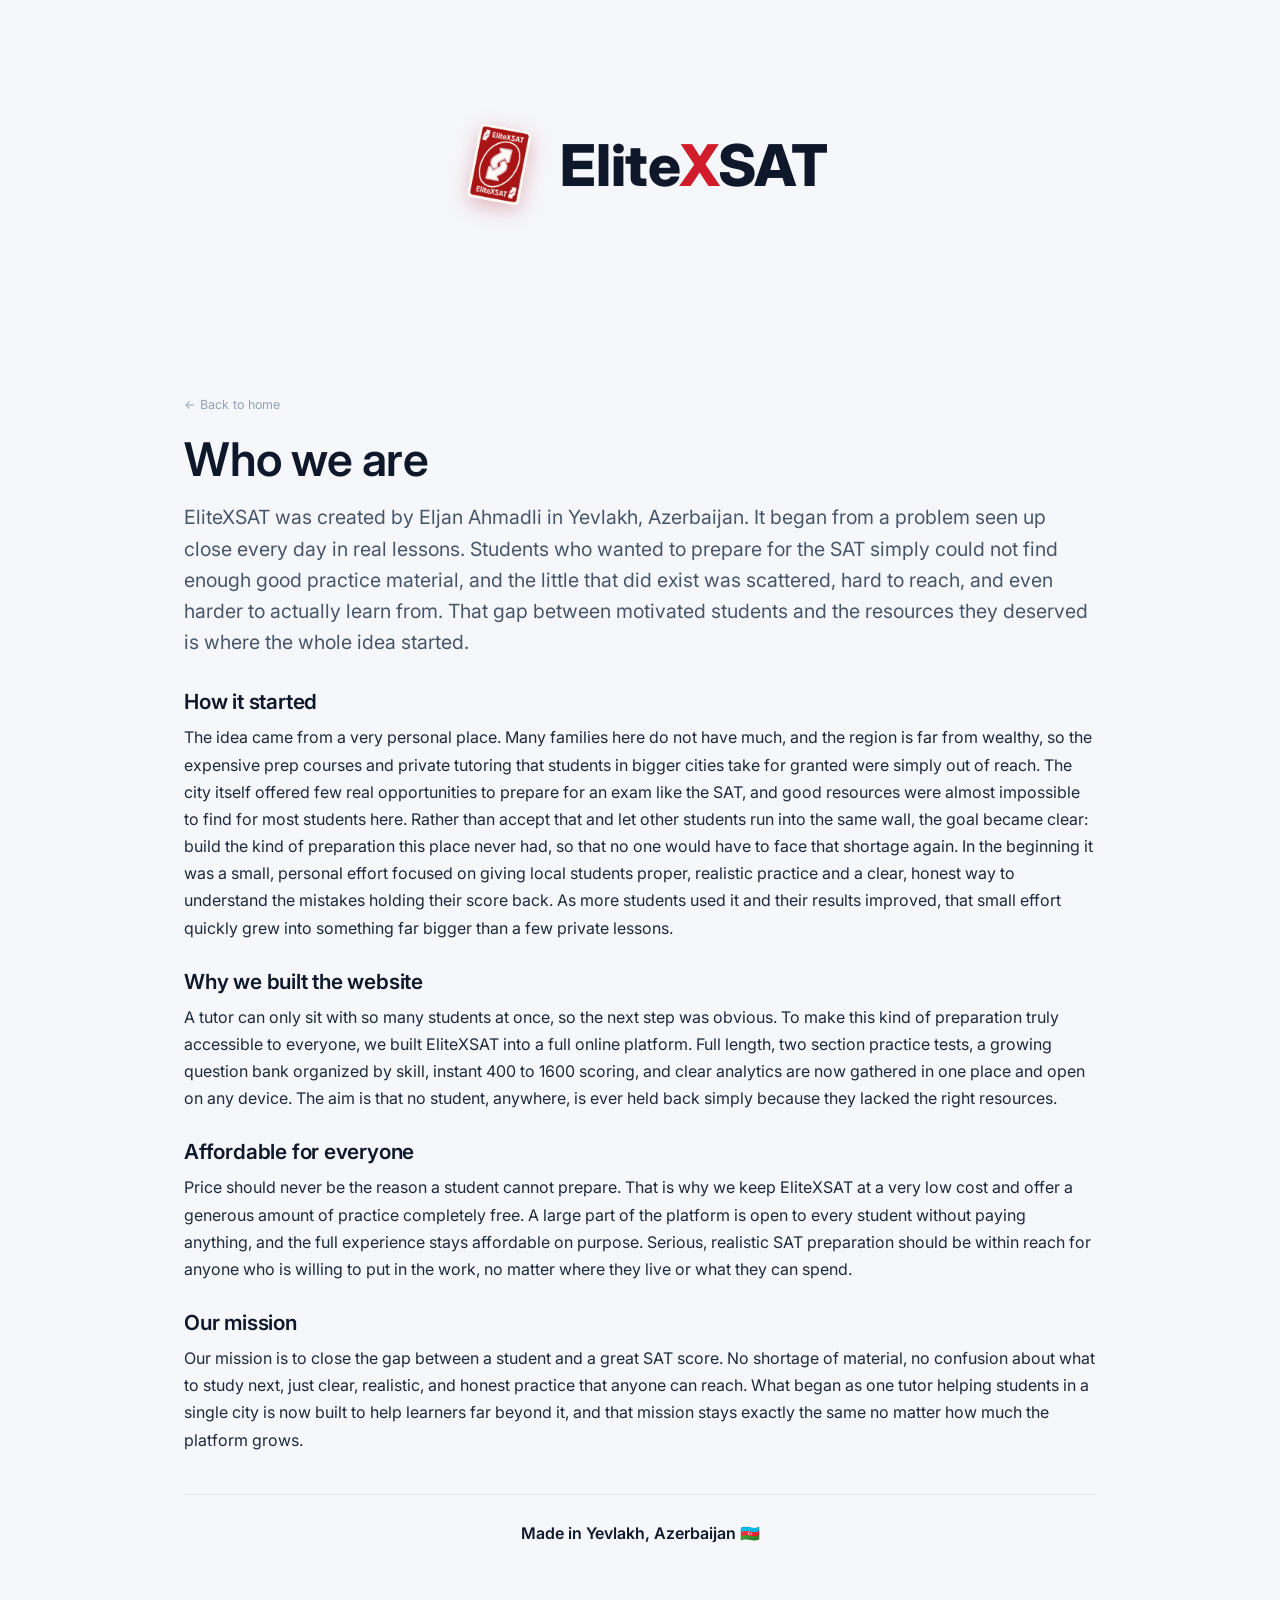
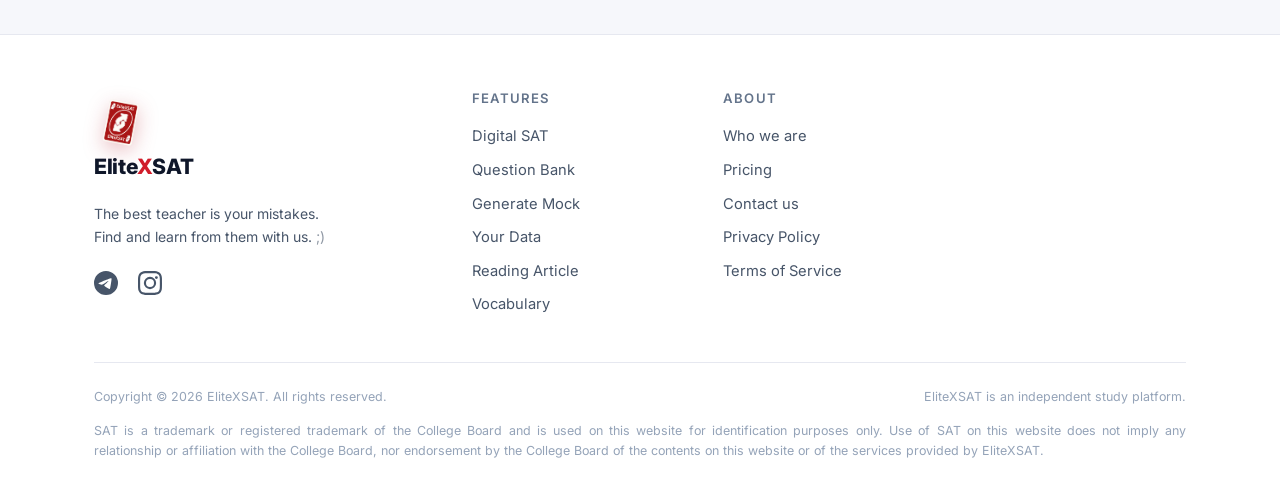
==== commit 398d95db: "Landing overhaul + About/Pricing/Contact/legal pages, contact links, password-eye fix - Rework landi" ====
--- a/about.html
+++ b/about.html
@@ -12,7 +12,7 @@
   <link rel="preconnect" href="https://fonts.googleapis.com" />
   <link rel="preconnect" href="https://fonts.gstatic.com" crossorigin />
   <link href="https://fonts.googleapis.com/css2?family=Inter:wght@400;500;600;700&family=Fraunces:opsz,wght@9..144,400;9..144,500;9..144,600&family=Source+Serif+4:wght@400;600&display=swap" rel="stylesheet" />
-  <link rel="stylesheet" href="assets/css/styles.css?v=282" />
+  <link rel="stylesheet" href="assets/css/styles.css?v=291" />
 </head>
 <body>
   <!-- ================= HEADER ================= -->
@@ -58,8 +58,8 @@
             <a class="social-ico" href="https://www.instagram.com/elitex_education" target="_blank" rel="noopener" aria-label="Instagram" title="Instagram"><svg viewBox="0 0 24 24" fill="currentColor" aria-hidden="true"><path d="M12 2.16c3.2 0 3.58.01 4.85.07 1.17.05 1.8.25 2.23.41.56.22.96.48 1.38.9.42.42.68.82.9 1.38.16.42.36 1.06.41 2.23.06 1.27.07 1.65.07 4.85s-.01 3.58-.07 4.85c-.05 1.17-.25 1.8-.41 2.23-.22.56-.48.96-.9 1.38-.42.42-.82.68-1.38.9-.42.16-1.06.36-2.23.41-1.27.06-1.65.07-4.85.07s-3.58-.01-4.85-.07c-1.17-.05-1.8-.25-2.23-.41a3.7 3.7 0 0 1-1.38-.9 3.7 3.7 0 0 1-.9-1.38c-.16-.42-.36-1.06-.41-2.23C2.17 15.58 2.16 15.2 2.16 12s.01-3.58.07-4.85c.05-1.17.25-1.8.41-2.23.22-.56.48-.96.9-1.38.42-.42.82-.68 1.38-.9.42-.16 1.06-.36 2.23-.41C8.42 2.17 8.8 2.16 12 2.16M12 0C8.74 0 8.33.01 7.05.07 5.78.13 4.9.33 4.14.63c-.79.3-1.46.72-2.13 1.38C1.35 2.68.93 3.35.63 4.14.33 4.9.13 5.78.07 7.05.01 8.33 0 8.74 0 12s.01 3.67.07 4.95c.06 1.27.26 2.15.56 2.91.3.79.72 1.46 1.38 2.13.67.66 1.34 1.08 2.13 1.38.76.3 1.64.5 2.91.56C8.33 23.99 8.74 24 12 24s3.67-.01 4.95-.07c1.27-.06 2.15-.26 2.91-.56a5.9 5.9 0 0 0 2.13-1.38 5.9 5.9 0 0 0 1.38-2.13c.3-.76.5-1.64.56-2.91.06-1.28.07-1.69.07-4.95s-.01-3.67-.07-4.95c-.06-1.27-.26-2.15-.56-2.91a5.9 5.9 0 0 0-1.38-2.13A5.9 5.9 0 0 0 19.86.63c-.76-.3-1.64-.5-2.91-.56C15.67.01 15.26 0 12 0m0 5.84A6.16 6.16 0 1 0 18.16 12 6.16 6.16 0 0 0 12 5.84M12 16a4 4 0 1 1 4-4 4 4 0 0 1-4 4m6.4-10.85a1.44 1.44 0 1 0 0 2.88 1.44 1.44 0 0 0 0-2.88"/></svg></a>
           </div>
         </div>
-        <div><h4>Features</h4><a href="app.html#/tests">Digital SAT</a><a href="app.html#/bank">Question Bank</a><a href="app.html#/shuffle">Shuffled Practice</a><a href="app.html#/data">Your Data</a><a href="app.html#/reading">Reading Article</a><a href="app.html#/vocab">Vocabulary</a></div>
-        <div><h4>About</h4><a href="about.html">Who we are</a><a href="pricing.html">Pricing</a><a href="contact.html">Contact us</a></div>
+        <div><h4>Features</h4><a href="app.html#/tests">Digital SAT</a><a href="app.html#/bank">Question Bank</a><a href="app.html#/shuffle">Generate Mock</a><a href="app.html#/data">Your Data</a><a href="app.html#/reading">Reading Article</a><a href="app.html#/vocab">Vocabulary</a></div>
+        <div><h4>About</h4><a href="about.html">Who we are</a><a href="pricing.html">Pricing</a><a href="contact.html">Contact us</a><a href="privacy.html">Privacy Policy</a><a href="terms.html">Terms of Service</a></div>
       </div>
       <div class="row between wrap gap-2" style="margin-top:40px;padding-top:24px;border-top:1px solid var(--border)">
         <span class="tiny faint">Copyright © <span data-year></span> EliteXSAT. All rights reserved.</span>
@@ -69,8 +69,8 @@
     </div>
   </footer>
 
-  <script src="assets/js/config.js?v=282"></script>
-  <script src="assets/js/ui.js?v=282"></script>
+  <script src="assets/js/config.js?v=291"></script>
+  <script src="assets/js/ui.js?v=291"></script>
   <script>
     (function () {
       document.querySelectorAll("[data-icon]").forEach(function (el) {
--- a/assets/css/styles.css
+++ b/assets/css/styles.css
@@ -843,6 +843,18 @@
 .set-row .v { font-size: 1.05rem; color: var(--ink); word-break: break-word; }
 .plan-name { font-weight: 700; font-size: 1.12rem; color: var(--ink); }
 .set-div { border: 0; border-top: 1px solid var(--border); margin: 18px 0; }
+
+/* "How it works" explainer — stacked numbered paragraphs (Generate Mock) */
+.mock-how { display: flex; flex-direction: column; gap: 20px; }
+.mock-how-item { display: flex; align-items: flex-start; gap: 14px; }
+.mh-num {
+  flex: none; width: 28px; height: 28px; border-radius: 50%;
+  background: var(--surface-2); border: 1px solid var(--border); color: var(--brand-700);
+  font-weight: 700; font-size: .9rem; display: inline-flex; align-items: center; justify-content: center;
+}
+.mh-body { min-width: 0; }
+.mh-title { font-weight: 700; color: var(--ink); margin-bottom: 4px; }
+.mock-how-item p { margin: 0; color: var(--muted); line-height: 1.6; }
 
 /* empty state */
 .empty { text-align: center; padding: 56px 24px; }
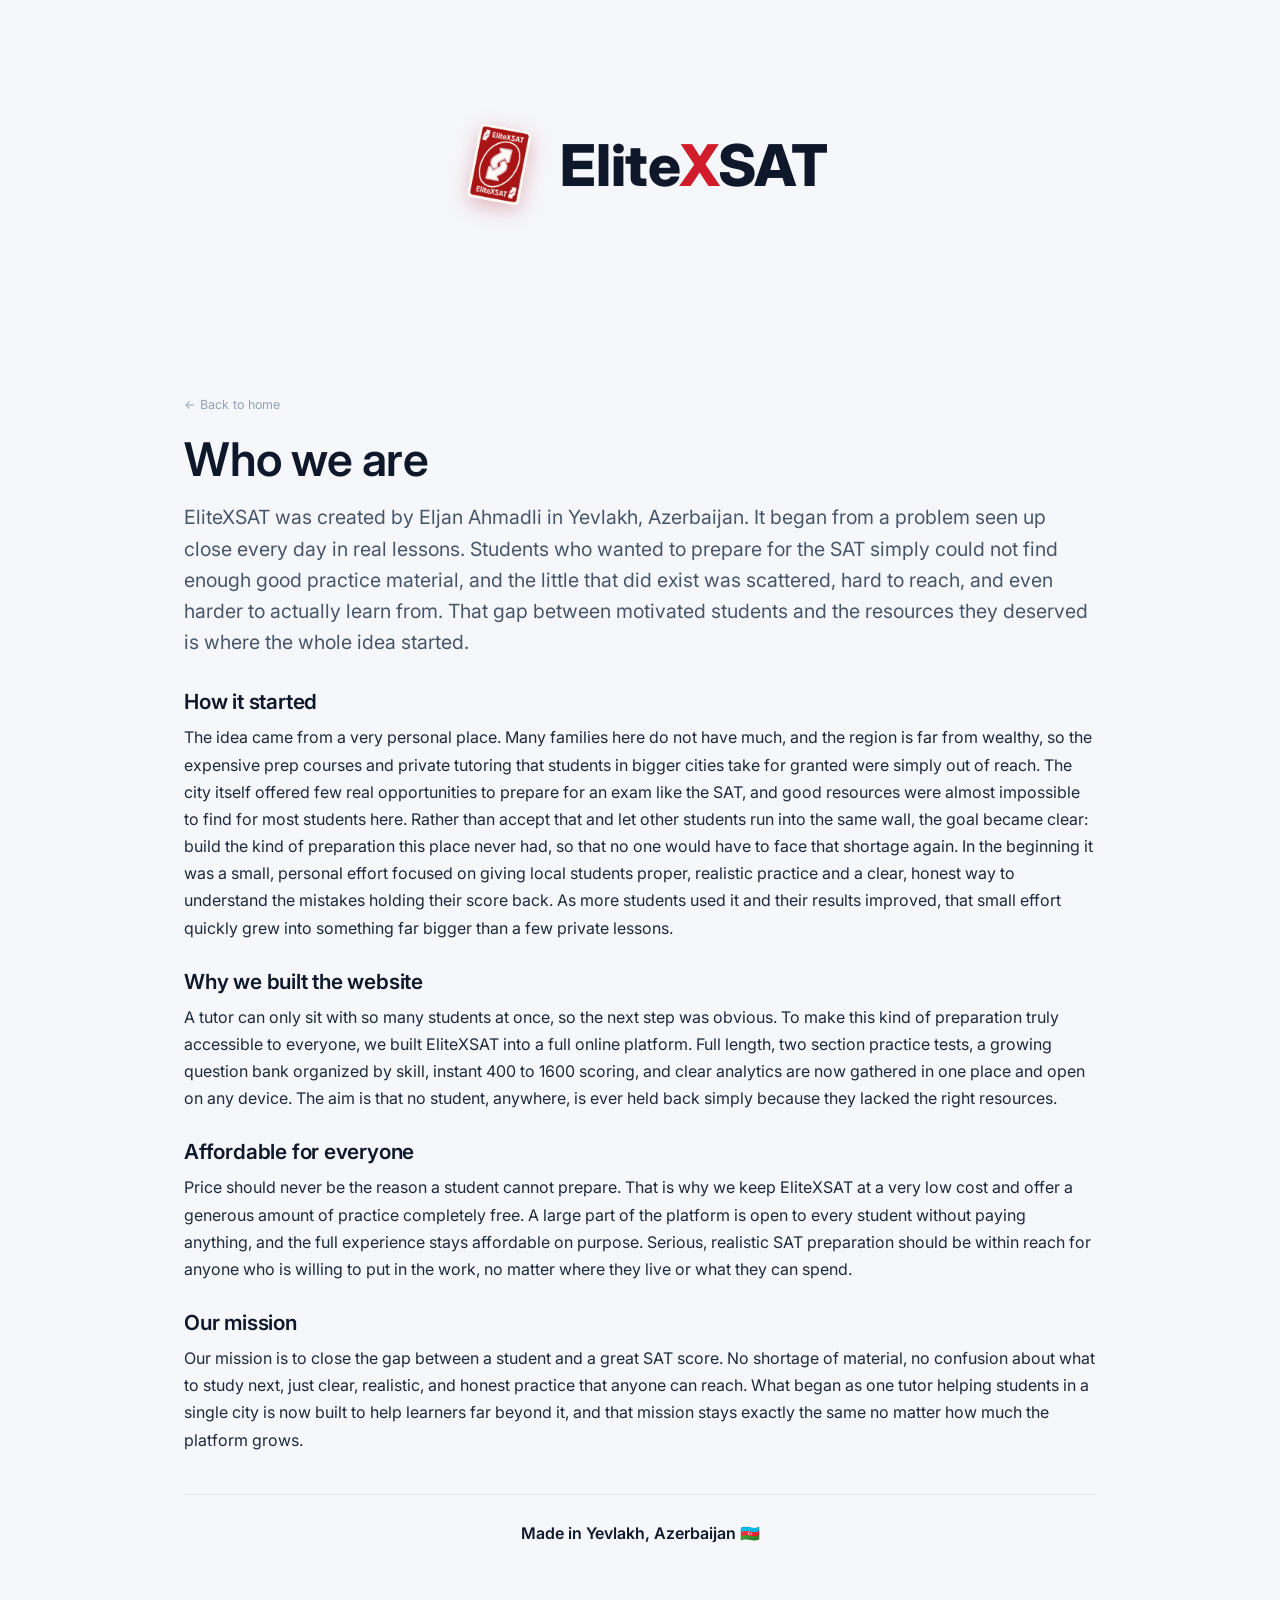
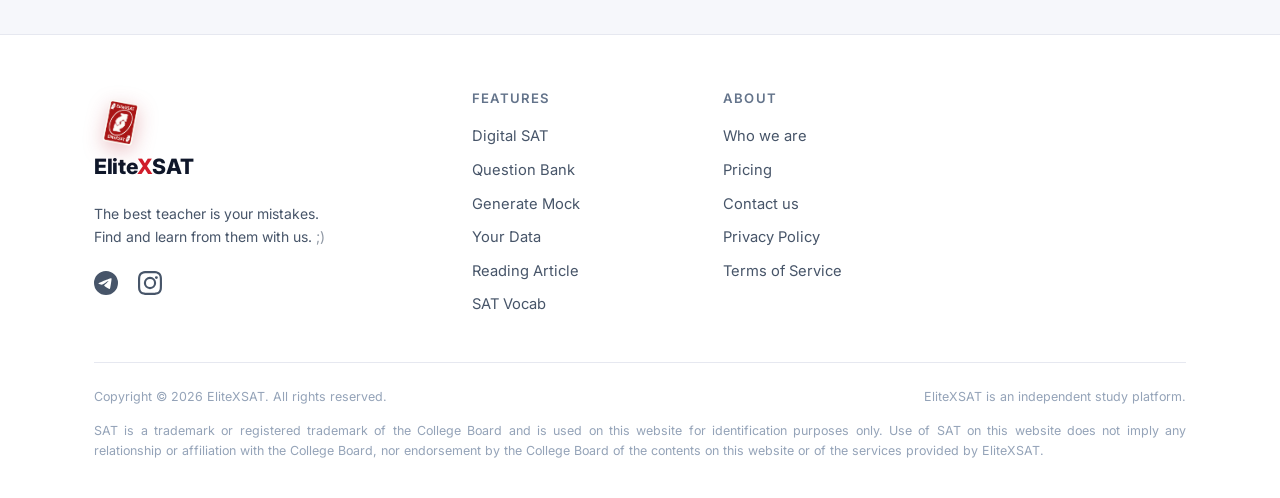
==== commit f2c022eb: "Vocabulary → SAT Vocab, with a SAT Vocab / Vocabulary toggle The #/vocab page is now titled "SAT Voc" ====
--- a/about.html
+++ b/about.html
@@ -58,7 +58,7 @@
             <a class="social-ico" href="https://www.instagram.com/elitex_education" target="_blank" rel="noopener" aria-label="Instagram" title="Instagram"><svg viewBox="0 0 24 24" fill="currentColor" aria-hidden="true"><path d="M12 2.16c3.2 0 3.58.01 4.85.07 1.17.05 1.8.25 2.23.41.56.22.96.48 1.38.9.42.42.68.82.9 1.38.16.42.36 1.06.41 2.23.06 1.27.07 1.65.07 4.85s-.01 3.58-.07 4.85c-.05 1.17-.25 1.8-.41 2.23-.22.56-.48.96-.9 1.38-.42.42-.82.68-1.38.9-.42.16-1.06.36-2.23.41-1.27.06-1.65.07-4.85.07s-3.58-.01-4.85-.07c-1.17-.05-1.8-.25-2.23-.41a3.7 3.7 0 0 1-1.38-.9 3.7 3.7 0 0 1-.9-1.38c-.16-.42-.36-1.06-.41-2.23C2.17 15.58 2.16 15.2 2.16 12s.01-3.58.07-4.85c.05-1.17.25-1.8.41-2.23.22-.56.48-.96.9-1.38.42-.42.82-.68 1.38-.9.42-.16 1.06-.36 2.23-.41C8.42 2.17 8.8 2.16 12 2.16M12 0C8.74 0 8.33.01 7.05.07 5.78.13 4.9.33 4.14.63c-.79.3-1.46.72-2.13 1.38C1.35 2.68.93 3.35.63 4.14.33 4.9.13 5.78.07 7.05.01 8.33 0 8.74 0 12s.01 3.67.07 4.95c.06 1.27.26 2.15.56 2.91.3.79.72 1.46 1.38 2.13.67.66 1.34 1.08 2.13 1.38.76.3 1.64.5 2.91.56C8.33 23.99 8.74 24 12 24s3.67-.01 4.95-.07c1.27-.06 2.15-.26 2.91-.56a5.9 5.9 0 0 0 2.13-1.38 5.9 5.9 0 0 0 1.38-2.13c.3-.76.5-1.64.56-2.91.06-1.28.07-1.69.07-4.95s-.01-3.67-.07-4.95c-.06-1.27-.26-2.15-.56-2.91a5.9 5.9 0 0 0-1.38-2.13A5.9 5.9 0 0 0 19.86.63c-.76-.3-1.64-.5-2.91-.56C15.67.01 15.26 0 12 0m0 5.84A6.16 6.16 0 1 0 18.16 12 6.16 6.16 0 0 0 12 5.84M12 16a4 4 0 1 1 4-4 4 4 0 0 1-4 4m6.4-10.85a1.44 1.44 0 1 0 0 2.88 1.44 1.44 0 0 0 0-2.88"/></svg></a>
           </div>
         </div>
-        <div><h4>Features</h4><a href="app.html#/tests">Digital SAT</a><a href="app.html#/bank">Question Bank</a><a href="app.html#/shuffle">Generate Mock</a><a href="app.html#/data">Your Data</a><a href="app.html#/reading">Reading Article</a><a href="app.html#/vocab">Vocabulary</a></div>
+        <div><h4>Features</h4><a href="app.html#/tests">Digital SAT</a><a href="app.html#/bank">Question Bank</a><a href="app.html#/shuffle">Generate Mock</a><a href="app.html#/data">Your Data</a><a href="app.html#/reading">Reading Article</a><a href="app.html#/vocab">SAT Vocab</a></div>
         <div><h4>About</h4><a href="about.html">Who we are</a><a href="pricing.html">Pricing</a><a href="contact.html">Contact us</a><a href="privacy.html">Privacy Policy</a><a href="terms.html">Terms of Service</a></div>
       </div>
       <div class="row between wrap gap-2" style="margin-top:40px;padding-top:24px;border-top:1px solid var(--border)">
--- a/assets/css/styles.css
+++ b/assets/css/styles.css
@@ -393,6 +393,19 @@
 .lib-head-text { flex: 1 1 360px; min-width: 0; }
 .lib-head-text .lead { margin-bottom: 0; }
 .lib-head-filter { flex-shrink: 0; }
+.lib-title { color: var(--brand-600); margin: 0; display: flex; align-items: center; gap: .32em; }
+
+/* SAT Vocab word cards (the main Vocabulary tab) */
+.sv-card { display: flex; flex-direction: column; gap: 8px; }
+.sv-top { display: flex; align-items: center; justify-content: space-between; gap: 10px; }
+.sv-word { margin: 0; font-size: 1.15rem; font-weight: 800; letter-spacing: -.01em; color: var(--ink); }
+.sv-pos { text-transform: lowercase; font-weight: 600; flex: 0 0 auto; }
+.sv-def { margin: 0; color: var(--ink-2); font-size: .94rem; line-height: 1.5; }
+.sv-ex { margin: 0; color: var(--muted); font-size: .88rem; line-height: 1.5; font-style: italic;
+  border-left: 2px solid var(--border-2); padding-left: 10px; }
+.lib-legal { margin-top: 46px; padding-top: 20px; border-top: 1px solid var(--border); max-width: 820px; color: var(--muted-2); font-size: .82rem; line-height: 1.65; }
+.lib-legal p { margin: 0 0 6px; }
+.lib-legal-copy { color: var(--faint); font-weight: 500; margin-bottom: 0; }
 @media (max-width: 760px) { .lib-head { align-items: stretch; } .lib-head-filter { width: 100%; } }
 .grid { display: grid; gap: 22px; }
 .grid > * { min-width: 0; }
@@ -624,7 +637,7 @@
 .sr-ks { margin-bottom: 26px; border: 1px solid var(--border); border-radius: var(--r-lg); background: var(--surface); padding: 22px 26px; }
 .sr-ks-title { font-size: 1.05rem; font-weight: 800; letter-spacing: .03em; margin: 0 0 4px; }
 .sr-ks-sub { color: var(--muted); font-size: .9rem; margin-bottom: 18px; }
-.sr-ks-grid { display: grid; grid-template-columns: max-content max-content; justify-content: space-between; gap: 28px 56px; }
+.sr-ks-grid { display: grid; grid-template-columns: minmax(0, 1fr) minmax(0, 1fr); gap: 28px 36px; }
 /* Math (right) column hugs the window's right edge: right-align its content and move the count BEFORE the bricks so the LAST brick touches the edge */
 .sr-ks-col:last-child { text-align: right; }
 .sr-ks-col:last-child .sr-boxes { justify-content: flex-end; }
@@ -634,9 +647,9 @@
 .sr-dom { margin-bottom: 16px; }
 .sr-dom-name { font-weight: 700; }
 .sr-dom-meta { font-size: .82rem; color: var(--muted); margin: 1px 0 7px; }
-/* one box per question, all on ONE line (no ragged wrapping) + the count at the end */
-.sr-boxes { display: flex; align-items: center; gap: 6px; flex-wrap: nowrap; }
-.sr-box { width: 28px; height: 10px; border: 1.5px solid var(--ink); border-radius: 3px; background: transparent; flex: 0 0 auto; }
+/* one box per question; wraps onto multiple lines so wide domains never overflow the card */
+.sr-boxes { display: flex; align-items: center; gap: 4px; flex-wrap: wrap; }
+.sr-box { width: 22px; height: 10px; border: 1.5px solid var(--ink); border-radius: 3px; background: transparent; flex: 0 0 auto; }
 .sr-box.fill { background: var(--ink); }
 .sr-dom-frac { font-size: .8rem; font-weight: 700; color: var(--muted); margin-left: 6px; flex: 0 0 auto; white-space: nowrap; }
 .sr-dom-none { font-size: .82rem; color: var(--faint); }
@@ -720,6 +733,13 @@
   max-height: 258px; overflow-y: auto; overflow-x: hidden;
   padding: 8px 10px 8px 6px; scrollbar-width: thin; scrollbar-gutter: stable;
 }
+/* Module-review navigator: fixed 9 per row, centered, no inner scroll —
+   R&W 27 → 3 tidy rows of 9; Math 22 → 9 + 9 + a centered 4. */
+.qbank-runner .nav-grid.nav-review {
+  display: flex; flex-wrap: wrap; justify-content: center; gap: 10px;
+  max-width: 500px; margin: 14px auto 0; max-height: none; overflow: visible; padding: 0;
+}
+.qbank-runner .nav-grid.nav-review .nav-cell { width: 46px; height: 46px; aspect-ratio: auto; flex: 0 0 auto; }
 .qbank-runner .nav-cell { font-size: .8rem; border-radius: 8px; border-width: 1.5px; overflow: visible; }
 .qbank-runner .nav-cell.nc-easy   { background: var(--ok-bg);   border-color: var(--ok);   color: var(--ok); }
 .qbank-runner .nav-cell.nc-medium { background: var(--warn-bg); border-color: var(--warn); color: var(--warn); }
@@ -856,6 +876,10 @@
 .mh-title { font-weight: 700; color: var(--ink); margin-bottom: 4px; }
 .mock-how-item p { margin: 0; color: var(--muted); line-height: 1.6; }
 
+/* Break-screen note: keep it on ONE line on normal screens; wrap only on narrow phones so it never clips */
+.break-note { white-space: nowrap; }
+@media (max-width: 700px) { .break-note { white-space: normal; max-width: 40ch; margin-inline: auto; text-wrap: balance; } }
+
 /* empty state */
 .empty { text-align: center; padding: 56px 24px; }
 .empty .big-icon { background: var(--surface-2); color: var(--faint); }
@@ -1084,18 +1108,18 @@
 /* ======================================================================
    VOCABULARY FLASHCARD
    ====================================================================== */
-.flash { perspective: 1600px; max-width: 560px; margin: 0 auto; }
-.flash-inner { position: relative; width: 100%; min-height: 280px; transform-style: preserve-3d; transition: transform .6s var(--ease-spring); cursor: pointer; }
+.flash { perspective: 1600px; max-width: none; margin: 0 auto; }
+.flash-inner { position: relative; width: 100%; min-height: 400px; transform-style: preserve-3d; transition: transform .6s var(--ease-spring); cursor: pointer; }
 .flash.flipped .flash-inner { transform: rotateY(180deg); }
 .flash-face { position: absolute; inset: 0; backface-visibility: hidden; -webkit-backface-visibility: hidden;
   display: flex; flex-direction: column; align-items: center; justify-content: center; text-align: center;
   padding: 32px; border-radius: var(--r-xl); border: 1px solid var(--border); background: var(--surface); box-shadow: var(--shadow-md); }
 .flash-back { transform: rotateY(180deg); background: var(--brand-50); }
-.flash-word { font-family: var(--font-display); font-size: 2.2rem; font-weight: 500; color: var(--ink); }
+.flash-word { font-family: var(--font-display); font-size: 3rem; font-weight: 500; color: var(--ink); }
 .flash-pos { font-size: .85rem; color: var(--muted-2); margin-top: 4px; font-style: italic; }
-.flash-def { font-size: 1.1rem; line-height: 1.5; color: var(--ink-2); }
+.flash-def { font-size: 1.25rem; line-height: 1.5; color: var(--ink-2); }
 .flash-ex { font-size: .92rem; color: var(--muted); margin-top: 14px; font-style: italic; }
-.flash-hint { font-size: .76rem; color: var(--faint); margin-top: 18px; }
+.flash-hint { font-size: .84rem; color: var(--faint); margin-top: 22px; }
 .flash-camb { display: inline-flex; align-items: center; gap: 6px; margin-top: 16px; font-size: .82rem;
   font-weight: 600; color: var(--brand-600); text-decoration: none; }
 .flash-camb:hover { text-decoration: underline; }
@@ -1225,6 +1249,35 @@
 mark.annot { background: #fde68a; color: #422006; border-radius: 3px; padding: 0 1px; cursor: pointer; }
 mark.annot.has-note { box-shadow: inset 0 -2px 0 #d97706; }
 [data-theme="dark"] mark.annot { background: rgba(250, 204, 21, .32); color: #fde68a; }
+/* Highlight colours (blue / light-red / green) — override the yellow default. */
+mark.annot.hl-blue  { background: rgba(59, 130, 246, .30); color: inherit; }
+mark.annot.hl-red   { background: rgba(248, 113, 113, .34); color: inherit; }
+mark.annot.hl-green { background: rgba(34, 197, 94, .32); color: inherit; }
+/* Underline styles — no fill, coloured underline in the text colour. */
+mark.annot.ul-straight, mark.annot.ul-wavy { background: transparent; color: inherit; border-radius: 0; padding: 0; }
+mark.annot.ul-straight { text-decoration: underline; text-decoration-thickness: 2px; text-underline-offset: 3px; }
+mark.annot.ul-wavy { text-decoration: underline wavy; text-decoration-thickness: 1.5px; text-underline-offset: 3px; }
+mark.annot.ul-straight.has-note, mark.annot.ul-wavy.has-note { box-shadow: none; background: rgba(217, 119, 6, .12); }
+
+/* Selection toolbar: floats above the highlighted text. */
+.annot-toolbar { position: fixed; z-index: 96;
+  display: flex; align-items: center; gap: 7px; padding: 7px 9px;
+  background: var(--surface); border: 1px solid var(--border); border-radius: 14px;
+  box-shadow: var(--shadow-lg); animation: modalIn .16s var(--ease-spring); }
+.annot-toolbar::after { content: ""; position: absolute; left: 50%; bottom: -6px; width: 12px; height: 12px;
+  background: var(--surface); border-right: 1px solid var(--border); border-bottom: 1px solid var(--border);
+  transform: translateX(-50%) rotate(45deg); }
+.annot-toolbar.below::after { bottom: auto; top: -6px; border: none; border-left: 1px solid var(--border); border-top: 1px solid var(--border); }
+.atb-color { width: 24px; height: 24px; border-radius: 50%; border: 2px solid rgba(0,0,0,.10);
+  cursor: pointer; padding: 0; transition: transform var(--t-fast); }
+.atb-color:hover { transform: scale(1.14); }
+.atb-blue { background: #3b82f6; } .atb-red { background: #f87171; } .atb-green { background: #22c55e; }
+.atb-div { width: 1px; height: 22px; background: var(--border); margin: 0 1px; }
+.atb-ul { width: 32px; height: 28px; border: 1.5px solid var(--border-2); border-radius: 9px;
+  background: var(--surface); color: var(--ink); display: grid; place-items: center; cursor: pointer;
+  transition: all var(--t-fast); }
+.atb-ul:hover { border-color: var(--brand-400); background: var(--surface-2); }
+.atb-ul svg { width: 18px; height: 18px; }
 .annot-pop { position: fixed; z-index: 95; width: 260px; background: var(--surface); border: 1px solid var(--border);
   border-radius: var(--r-lg); box-shadow: var(--shadow-lg); padding: 12px; animation: modalIn .2s var(--ease-spring); }
 .annot-note { width: 100%; resize: vertical; border: 1px solid var(--border); border-radius: 10px; padding: 8px 10px;
@@ -1265,6 +1318,9 @@
 .qr-tool2:hover { background: var(--surface-2); }
 .qr-tool2.on { color: var(--brand-600); }
 .qr-tool2 svg { width: 20px; height: 20px; }
+/* Annotate ON: fill the pen red + a red pill, so the active state is unmistakable. */
+.qr-tool2[data-annotate].on { color: var(--brand-600); background: rgba(209, 29, 43, .13); }
+.qr-tool2[data-annotate].on svg { fill: var(--brand-600); stroke: var(--brand-600); }
 @media (max-width: 720px) { .qr-tool2 span { display: none; } }
 
 /* pane expand tools */
@@ -1379,6 +1435,40 @@
 .price-amt small { font-size: 1rem; color: var(--muted-2); font-family: var(--font-ui); }
 .price-feat { display: flex; align-items: flex-start; gap: 10px; padding: 8px 0; font-size: .92rem; color: var(--ink-2); }
 .price-feat svg { width: 18px; height: 18px; color: var(--ok); flex-shrink: 0; margin-top: 2px; }
+
+/* ===== comparison table — shared feature labels, each plan column its own window ===== */
+.ptable-wrap { margin-top: 24px; overflow-x: auto; padding: 6px 2px 4px; }
+.ptable { width: 100%; min-width: 720px; border-collapse: separate; border-spacing: 16px 0;
+  filter: drop-shadow(0 1px 2px rgba(15,23,42,.05)) drop-shadow(0 6px 14px rgba(15,23,42,.07)); }
+.ptable th, .ptable td { padding: 14px 18px; }
+/* left label column — not a window */
+.ptable thead th.pt-corner { text-align: left; vertical-align: bottom; background: transparent;
+  color: var(--muted-2); font-weight: 700; font-size: .74rem; letter-spacing: .08em; text-transform: uppercase; }
+.ptable tbody th.pt-feat { text-align: left; background: transparent; font-weight: 600; color: var(--ink-2); font-size: .93rem; }
+.ptable tfoot td.pt-corner { background: transparent; }
+/* plan columns: opaque bg + side borders → continuous vertical card; drop-shadow lifts each column */
+.pt-col { background: var(--surface); border-left: 1px solid var(--border); border-right: 1px solid var(--border); }
+.ptable thead th.pt-plan { text-align: center; vertical-align: middle; border-top-width: 3px; border-top-style: solid;
+  border-top-left-radius: var(--r-lg); border-top-right-radius: var(--r-lg); }
+.ptable tfoot td.pt-cta { text-align: center; padding: 20px 18px; border-bottom: 1px solid var(--border);
+  border-bottom-left-radius: var(--r-lg); border-bottom-right-radius: var(--r-lg); }
+/* per-plan header tint (opaque, deep) + accent edge + name colour */
+.pt-plan.pt-col-pro   { background: #e0f3f1; border-top-color: #0b7d70; }        .pt-col-pro   .pt-pname { color: #0a6b60; }
+.pt-plan.pt-col-elite { background: #f9e2e3; border-top-color: var(--brand-600); } .pt-col-elite .pt-pname { color: var(--brand-700); }
+.pt-plan.pt-col-ultra { background: #eae9fc; border-top-color: #4038c9; }        .pt-col-ultra .pt-pname { color: #4038c9; }
+.pt-plan .pt-pname { display: block; font-weight: 800; font-size: 1.24rem; letter-spacing: .01em; }
+.pt-plan .pt-price { display: block; font-weight: 800; font-size: 1.18rem; margin-top: 5px; color: var(--ink); }
+.pt-plan .pt-price small { font-weight: 500; font-size: .78rem; color: var(--muted-2); }
+.ptable tbody td.pt-cell { text-align: center; }
+.pt-yes svg { width: 21px; height: 21px; color: var(--ok); stroke-width: 2.5; vertical-align: middle; }
+.pt-no svg  { width: 17px; height: 17px; color: var(--muted-2); opacity: .5; vertical-align: middle; }
+.ptable tfoot .btn { min-width: 130px; }
+/* dark theme: opaque deep tints + brighter names + darker lift */
+[data-theme="dark"] .ptable { filter: drop-shadow(0 2px 4px rgba(0,0,0,.4)) drop-shadow(0 8px 18px rgba(0,0,0,.45)); }
+[data-theme="dark"] .pt-plan.pt-col-pro   { background: #142f34; }  [data-theme="dark"] .pt-col-pro   .pt-pname { color: #2dd4bf; }
+[data-theme="dark"] .pt-plan.pt-col-elite { background: #301a24; }  [data-theme="dark"] .pt-col-elite .pt-pname { color: #ff6b78; }
+[data-theme="dark"] .pt-plan.pt-col-ultra { background: #1f2340; }  [data-theme="dark"] .pt-col-ultra .pt-pname { color: #8b83f0; }
+@media (max-width: 600px) { .ptable { min-width: 560px; border-spacing: 10px 0; } .ptable th, .ptable td { padding: 12px 12px; } }
 
 /* segmented theme control */
 .theme-seg { display: inline-flex; padding: 4px; background: var(--surface-2); border-radius: var(--pill); border: 1px solid var(--border); }
